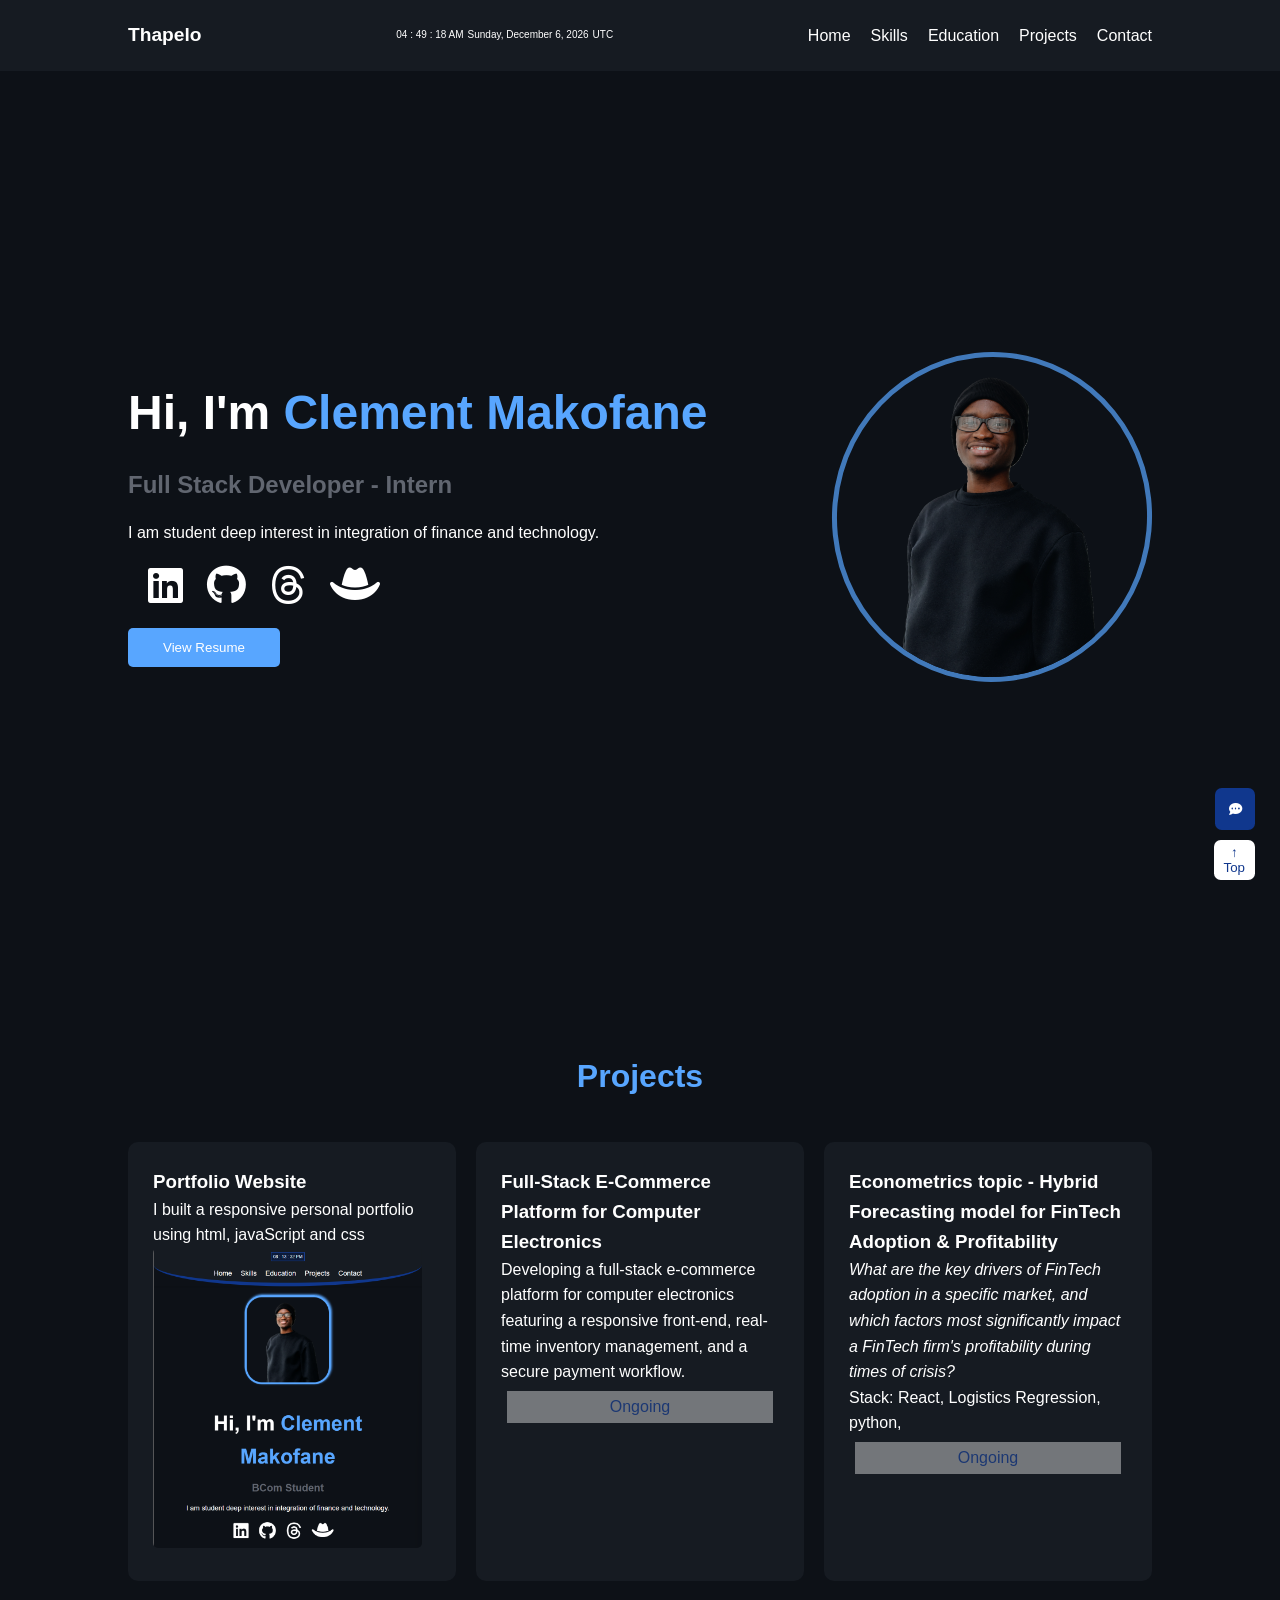
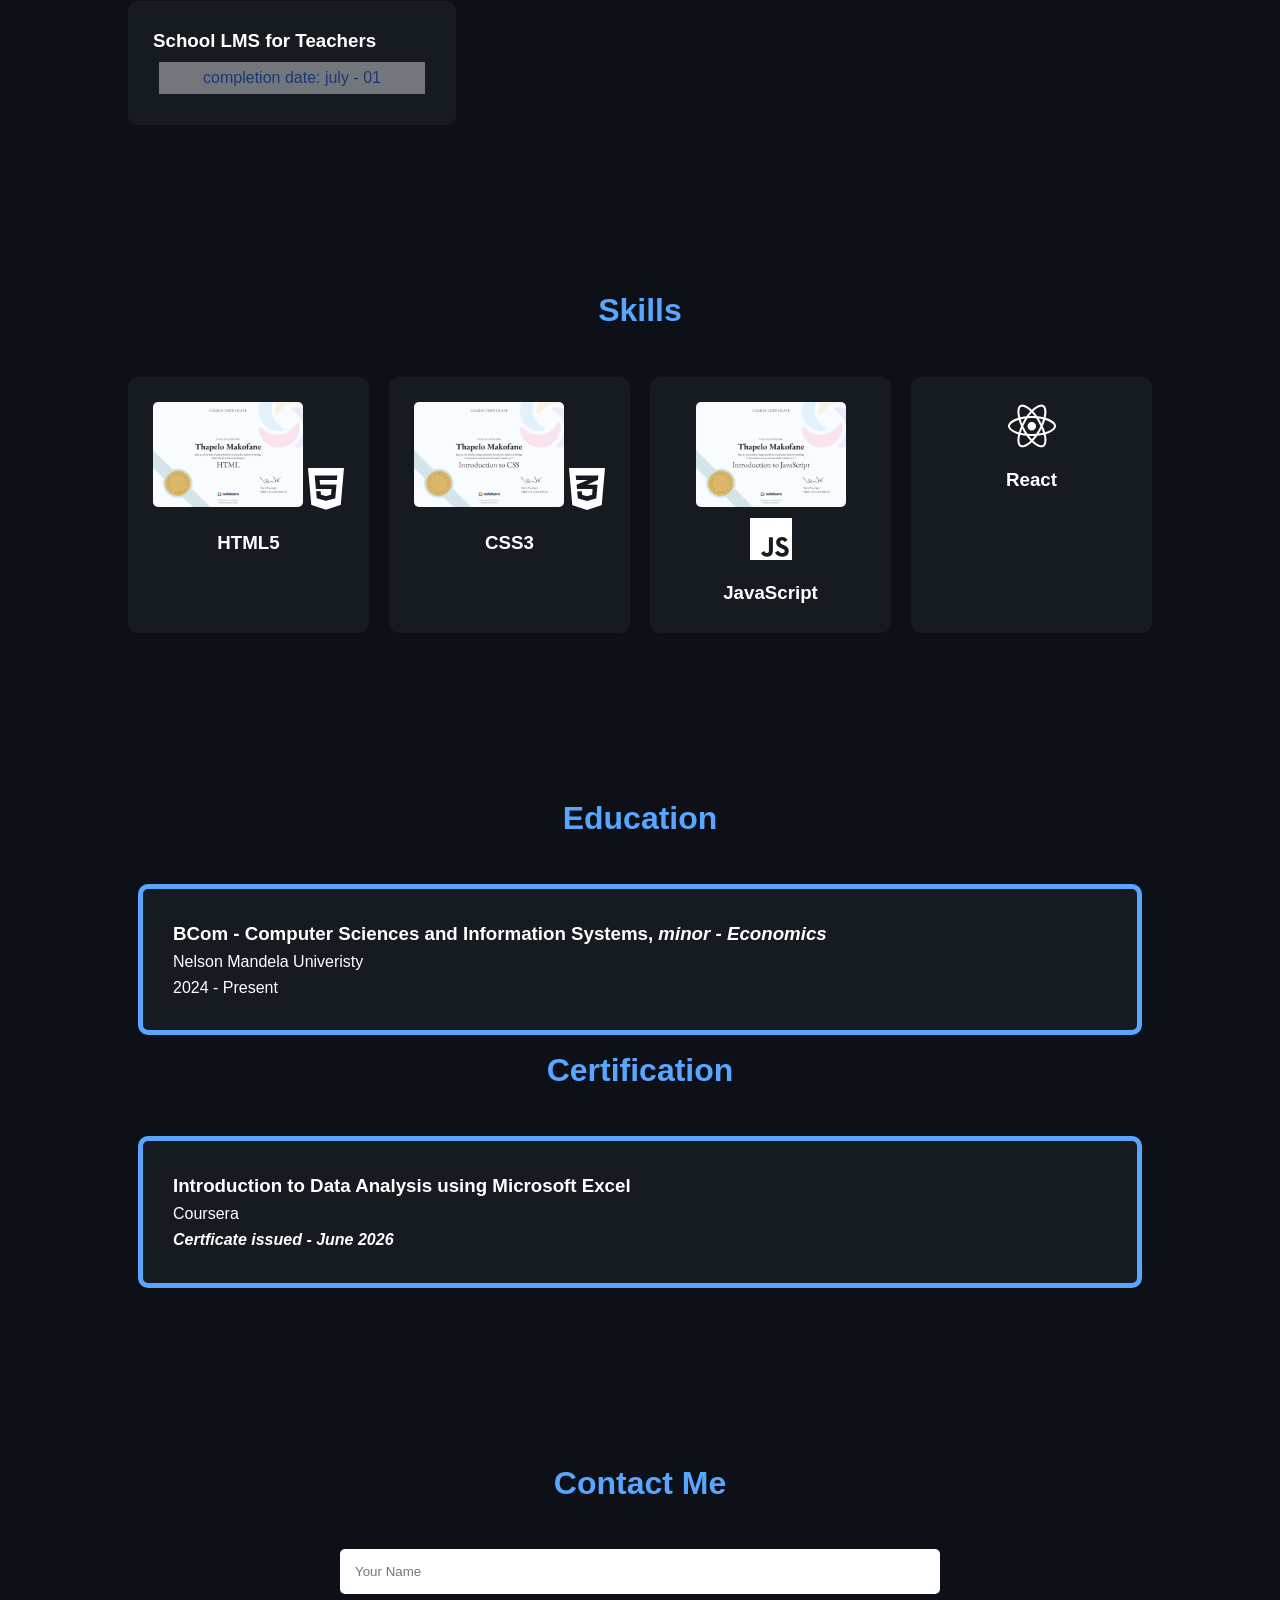
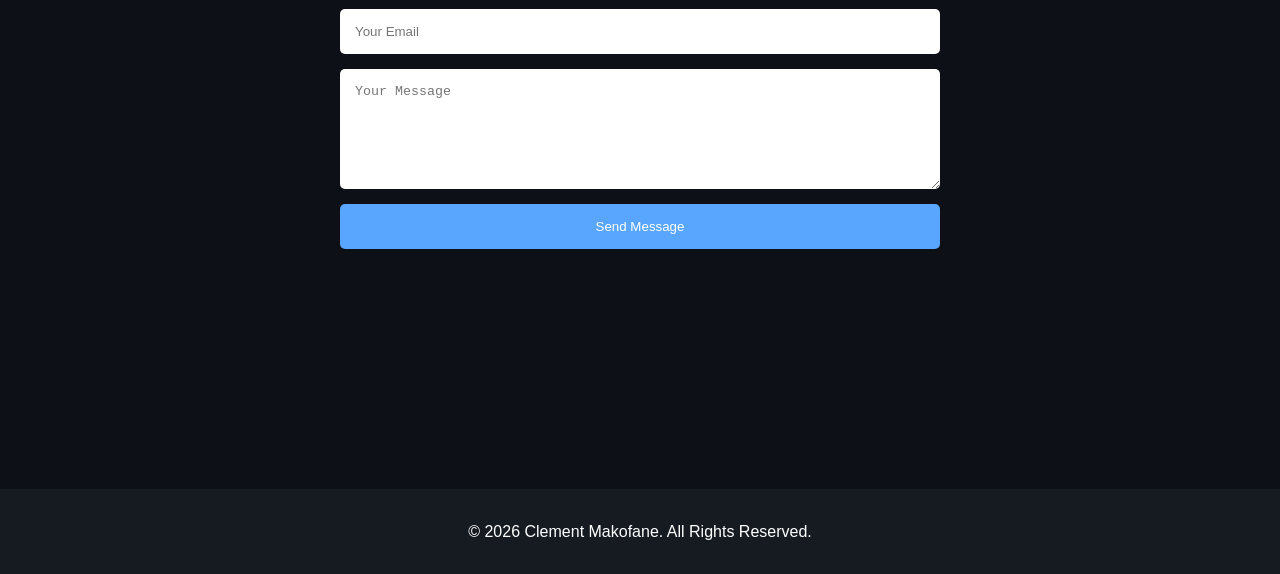
==== index.html @ 21df82f4 "addjava functionality" ====
<!DOCTYPE html>
<html lang="en">
<head>
    <!-- ========================================
         META DATA
    ========================================= -->
    <meta charset="UTF-8">
    <meta name="viewport" content="width=device-width, initial-scale=1.0">
    <link rel="stylesheet" href="/styling/style.css">
    <link rel="stylesheet" href="https://cdnjs.cloudflare.com/ajax/libs/font-awesome/6.7.2/css/all.min.css">
    <title>Clement Makofane | Portfolio</title>
    
</head>
<body class="top">
    <header class="header">

        <nav class="navbar">

            <div class="logo">
                Thapelo
            </div>
            <!-- <div id="clock-container">
                <span id="time-display">Loading...</span>
            </div> -->
            <div class="clock-wrapper">
                <div id="clock">
                    <span id="hours">00</span>
                    <span class="seperation">:</span>
                    <span id="minutes">00</span>
                    <span class="seperation">:</span>
                    <span id="seconds">00</span>
                    <span id="ampm">AM</span>
                </div>
                <div id="date-display">Loading...</div>
                <!-- <div id="location-display">
                    <span id="location-icon"><i class="fa-solid fa-location-dot"></i></span>
                    <span id="location-text">Detection your location</span>
                </div> -->
                <div id="timezone-display"></div>
            </div>

            <ul class="nav-links">
                <li><a href="#hero">Home</a></li>
                <li><a href="#skills">Skills</a></li>
                <li><a href="#education">Education</a></li>
                <li><a href="#projects">Projects</a></li>
                <li><a href="#contact">Contact</a></li>
            </ul>

        </nav>

    </header>


    <!-- == HERO SECTION == -->
    <section id="hero" class="hero">

        <div class="hero-content">

            <div class="hero-text">

                <h1>
                    Hi, I'm
                    <span>Clement Makofane</span>
                </h1>

                <h2>Full Stack Developer - Intern</h2>

                <p>
                    I am student deep interest in integration of finance and technology.
                </p>

                <div class="social-links">
                        
                    <a href="https://www.linkedin.com/in/makofaneclement">
                    <i class="fa-brands fa-linkedin"></i>
                    </a>
                    <a href="https://github.com/Clemthap" target="_parent">
                        <i class="fa-brands fa-github"></i>
                    </a>

                    <a href="https://www.threads.com/@mc_teepee">
                        <i class="fa-brands fa-threads"></i>
                    </a>
                    <a href="https://tryhackme.com/p/TeaPee" target="_parent">
                        <i class="fa-solid fa-hat-cowboy"></i>
                    
                    </a>

                </div>

                <div class="hero-buttons">
                    <a class="btnDownLoad">
                        <button>View Resume</button>
                    </a>

                    <!-- <a href="#projects">
                        <button>View Projects</button>
                    </a> -->
                </div>

            </div>

            <div class="hero-image">
                <img src="/images/pictures/ProfilePic_wb.PNG" alt="Profile Picture">
            </div>

        </div>

    </section>

    <!-- == PROJECTS SECTION == -->
    <section id="projects">

        <h2 class="section-title">Projects</h2>

        <div class="projects-grid">

            <div class="project-card">

                <h3>Portfolio Website</h3>

                <p>
                    I built a responsive personal portfolio using 
                    html, javaScript and css
                </p>
                <img src="/images/pictures/image.png" alt="">
                <!-- <p>Ongoing</p> -->
            </div>

            <div class="project-card">

                <h3>Full-Stack E-Commerce Platform for Computer Electronics</h3>

                <p>
                    Developing a full-stack e-commerce platform for computer electronics featuring a responsive front-end, real-time inventory management, and a secure payment workflow.
                </p>
                <p>Ongoing</p>

            </div>

            <div class="project-card">

                <h3>Econometrics topic -  Hybrid Forecasting model for FinTech Adoption & Profitability</h3>


                <p>
                    <i>What are the key drivers of FinTech adoption in a specific market, and which factors most significantly impact a FinTech firm's profitability during times of crisis?</i>
                    <br>Stack: React, Logistics Regression, python,
                </p>

                <p>Ongoing</p>
            </div>
            <div class="project-card">
                <h3>School LMS for Teachers</h3>
                <p></p>
                <p>
                    completion date: july &hyphen; 01
                </p>
            </div>
        </div>

    </section>


    <!-- == SKILLS SECTION == -->
    <section id="skills">

        <h2 class="section-title">Skills</h2>
        <!-- <h4 class="section-by-kill">Technical Skills</h4> -->
        <div class="skills-grid">
            <div class="skill-card">
                <img src="/images/certificates/html.png" alt="">
                <i class="fa-brands fa-html5"></i>
                <h3>HTML5</h3>
            </div>

            <div class="skill-card">
                 <img src="/images/certificates/introCss.png" alt="">
                <i class="fa-brands fa-css3-alt"></i>
                <h3>CSS3</h3>
            </div>

            <div class="skill-card">
                 <img src="/images/certificates/intro-javaScript.png" alt="">
                <i class="fa-brands fa-js"></i>
                <h3>JavaScript</h3>
            </div>

            <div class="skill-card">
                <i class="fa-brands fa-react"></i>
                <h3>React</h3>
            </div>

            <div class="skill-card" style="display: none;">
                <i class="fa-brands fa-github"></i>
                <h3>GitHub</h3>
            </div>
        </div>

    </section>


    <!-- == EDUCATION SECTION == -->
    <section id="education">

        <h2 class="section-title">Education</h2>

        <div class="card">

            <h3>BCom &hyphen; Computer Sciences and Information Systems, <i>minor - Economics</i></h3>
            <p>
                Nelson Mandela Univeristy 
            </p>

            <p>
                2024 - Present
            </p>
            
        </div>
        <h2 class="section-title">Certification</h2>
        <div class="card">
            <a href="https://www.coursera.org/account/accomplishments/records/GVTAS8W2ZGK1" target="_blank">
                <h3>Introduction to Data Analysis using Microsoft Excel</h3>
                <p>
                    Coursera 
                    <h4><i>Certficate issued - June 2026</i></h4>
                </p>

            </a>
        </div>
    </section>




    <!-- == CONTACT SECTION == -->
    <section id="contact">

        <h2 class="section-title">Contact Me</h2>

        <form id="contactForm" action="f"  method="post" enctype="text/plain"  novalidate>

            <input
                type="text"
                placeholder="Your Name"
                required>

            <input
                type="email"
                placeholder="Your Email"
                required>

            <textarea
                rows="6"
                placeholder="Your Message"
                required></textarea>

                <button type="submit">
                    Send Message
                </button>

        </form>

    </section>
    <section>
        <a href=""> <button id="btnBot"><i class="fa-solid fa-comment-dots"></i></button></a>

        <a href="#top"><button id="btnTop"><b>&uparrow;</b><br> Top</button></a>
    </section>

    <!-- == ABOUT SECTION == -->
    <!-- <section id="experience">

        <h2 class="section-title">Experience</h2>
        <div class="card">
            <h3></h3>
        </div>

    </section>
 -->


    <!-- == FOOTER SECTION == -->
    <footer>

        <p>
            © 2026 Clement Makofane. All Rights Reserved.
        </p>

    </footer>
    <script src="/Scripting/script.js"></script>
</body>
</html>
---- styling/style.css ----
*{
    margin:0;
    padding:0;
    box-sizing:border-box;
}

html{
    scroll-behavior:smooth;
    position: relative;
}

body{
    /* background:#0d1117; */
    color:white;
    font-family:Arial, Helvetica, sans-serif;
    line-height:1.6;
}
body {
    background:#0d1117;
    opacity:1;
}

section{
    padding:80px 10%;
    transition: 2s;
    /* transform-style: preserve-3d; */
    /* animation: fade-section-in 300s forwards; */
    /* timeline-trigger: --trigger view entry 100% exit 0%;
    animation-trigger: --trigger play-forward play-backwards; */
}
/* section:active {
    transform: translateX(50px);
    transition: 2s;
} */
@keyframes fade-section-in {
    0% {
        opacity: 0.5;
    }
    100% {
        opacity: 1;
    }
} 

/* hero section */
.section-title{
    text-align:center;
    margin-bottom:40px;
    font-size:2rem;
    color:#58a6ff;
}

.navbar{
    display:flex;
    justify-content:space-between;
    align-items:center;
    padding:20px 10%;
    background:#161b22;
    position:sticky;
    top:0;
    z-index:100;
}

.logo{
    font-size:1.2rem;
    font-weight:bold;
}

.nav-links{
    display:flex;
    gap:20px;
    list-style:none;
}

.nav-links a{
    text-decoration:none;
    color:white;
    transition:.3s;
}

.nav-links a:hover{
    color:#58a6ff;
    transform: translateY(-1.5px);
}

.hero{
    min-height:100vh;
    display:flex;
    align-items:center;
}

.hero-content{
    display:flex;
    align-items:center;
    justify-content:space-between;
    gap:50px;
    width:100%;
}

.hero-text{
    flex:1;
}

.hero-text h1{
    font-size:3rem;
}

.hero-text span{
    color:#58a6ff;
}

.hero-text h2{
    margin:15px 0;
    /* min-height: 2em;
    transition: opacity 0.3s ease;
    color: #667eea; */
    animation: changeText 3s infinite alternate both;
}
/* .hero-text h2::after {
    content: '.';
    animation: blick 0.8s infinite;
}
@keyframes blick {
    0%, 100% {
        opacity: 1;
    }
    50% {
        opacity: 0;
    } 
} */
@keyframes changeText {
    0% {
        color: #fff;
    }
    100% {
        color: #616670;
    }
}

.hero-image img{
    width:320px;
    border-radius:50%;
    border:5px solid #58a6ff;
    animation: picturescaling 5s ease-in-out  infinite alternate both;
    opacity: 0.7;
}
.hero-image img:hover {
    opacity: 1;
}

@keyframes picturescaling {
    0% {
        /* transform: translateY(-3px); */
        transform: rotate(-5deg);
        transition: all 1s;
    }
    100% {
        /* transform: translateY(3px); */
        transform: rotate(5deg);
        transition: all 2s;
        
    }

}

.social-links{
    margin:20px;
}

.social-links i{
    color:white;
    font-size:2.5em;
    margin-right:20px;
}
.social-links a {
    color: transparent;
}

.hero-buttons button{
    padding:12px 35px;
    margin-right:10px;
    border:none;
    border-radius:5px;
    cursor:pointer;
    background:#58a6ff;
    color:white;
}
.btnDownLoad button:active {
    background-color: #fff1;
    color: #58a6ff;
}
 
/* About section */

.card{
    /* width: fit-content;
    padding: 1em; */
    background:#161b22;
    padding:30px;
    border-radius:10px;
    border: 5px solid #58a6ff;
    margin: 10px;
} 
.card a {
    color: #fff;
    text-decoration: none;
}
.card:hover{
    background:#58a6ff;
    color: #0d1117;
    opacity: 0.5;
}

/* Skills section */
.skills-grid{
    display:grid;
    grid-template-columns:repeat(auto-fit,minmax(180px,1fr));
    gap:20px;
}

.skill-card{
    background:#161b22;
    padding:25px;
    text-align:center;
    border-radius:10px;
}

.skill-card i{
    font-size:3rem;
    color: 5px solid #58a6ff;
    margin-bottom:15px;
}
.skill-card img {
    box-sizing:border-box;
    width: 150px;
    border-radius: 5px;
}
.skill-card img:hover {
    transform: scale(1.5);
    transition: ease 2s;
}

/* project section */
.projects-grid{
    display:grid;
    grid-template-columns:repeat(auto-fit,minmax(250px,1fr));
    gap:20px;
}

.project-card{
    background:#161b22;
    padding:25px;
    border-radius:10px;
    
}
.project-card img {
    min-width: 100px;
    max-height: 300px;
    border-radius: 5px;
    align-self: center;
    align-items: center;
}
.project-card p:nth-child(3){
    color: #2563eb;
    text-align: center;
    padding: 0.2em;
    margin: 0.4em;
    background-color: white;
    opacity: 0.4;
    position: static;
    bottom: 0;
    
    
}
.project-card:hover {
    background-color: #81817c;
    color: #161b22;
}

/* contact section */
form{
    max-width:600px;
    margin:auto;
    display:flex;
    flex-direction:column;
    gap:15px;
}

input, textarea{
    padding:15px;
    border:none;
    border-radius:5px;
}

form button{
    padding:15px;
    border:none;
    border-radius:5px;
    background:#58a6ff;
    color:white;
    cursor:pointer;
}

footer{
    text-align:center;
    padding:30px;
    background:#161b22;
}

@media(max-width:768px){
    .hero {
        margin-top: -4em;
    }
    .logo {
        display: none;
    }
    .header {
        position:sticky;
        top: 0;
        z-index:1000;
        box-shadow: 0 2px 4px rgba(0,0,0,0.1);
    }
    .navbar {
        border-bottom-left-radius: 50%;
        border-bottom-right-radius: 50%;
        padding-bottom: 0.6em ;
        border-bottom:solid #10378d 0.5em;
    }
    /* .navbar:hover {
        background-color: #58a6ff;
        opacity: 0.9;
    } */
     /* .nav-links a {
        transform: transform 1s;
     }
    .nav-links a:active { 
        /* active for element when pressed
        background-color: #0c1b3a;
        color: #fff;
        border: 1px solid #fff;
        border-radius: 2px;
        padding: 0.4em;
        transform: rotate(45deg); translate(0,-10px);
    } */ 
    .hero-image img {
        width:200px;
        border-radius:20%;
        animation: float 1s ease-in-out infinite alternate both;
    }
    .hero-image {
        transform: scale(1) translate(0,0);
        transition: transform 3s;
    }
    .hero-image:hover {
        transform: scale(1.5) translate(0,20px);
        transition: transform 3s;
    }
    .skill-card img {
        display: none;
    }
    @keyframes float {
    0% {
        transform: translateY(-5px);
        transform: rotate(5deg);
        transition: all 1s;
        box-shadow: -2px 2px 5px #58a6ff;
    }
    100% {
        transform: translateY(5px);
        transform: rotate(-5deg);
        transition: all 2s;
        box-shadow: 2px -2px 5px #58a6ff;
    }
}
    

    .hero-content{
        flex-direction:column-reverse;
        text-align:center;
    }

    .navbar{
        flex-direction:column;
        gap:15px;
    }

    .nav-links{
        flex-wrap:wrap;
        justify-content:center;
    }
    #btnBot, #btnTop{
        display: none;
    }

    /* For clock */
    .clock-wrapper {
    display: flex;
    font-size: 10px;
    gap: 2px;
    padding: 0.2em 0.5em;
    margin: 0em;
    border: 1px solid #2563eb;
    background-color: #0c1b3a;
    border-radius: 2px;
    }
    #date-display, #location-display, #timezone-display  {
        display: none;
    }
}

/* TypingEffect.css */
.typing-text {
  display: inline-block;
}

.cursor {
  display: inline-block;
  width: 2px;
  margin-left: 2px;
  background-color: #2563eb;
  animation: blink 0.7s step-end infinite;
}

@keyframes blink {
  0%, 100% { opacity: 1; }
  50% { opacity: 0; }
}

#btnTop {
    position: fixed;
    border: none;
    background-color: #FFF;
    color: #10378d;
    padding: 5px 10px;
    border-radius: 0.5em;
    bottom:20px;
    right: 25px;
}
#btnBot {
    position: fixed;
    border: none;
    background-color: #10378d;
    color: #fff;
    padding: 1em;
    border-radius: 0.5em;
    bottom:70px;
    right: 25px;
    box-sizing: border-box;
}
#btnBot i {
    font-size: 1em;
}
#btnBot:hover {
    color: #10378d;
    background-color: #fff;
}
#btnTop:hover {
    color: #fff;
    background-color: #10378d;
    border: 2px solid #fff;
    padding: 3px 8px ;
}

/* Clock related */
.clock-wrapper {
    display: flex;
    font-size: 10px;
    gap: 4px;
}
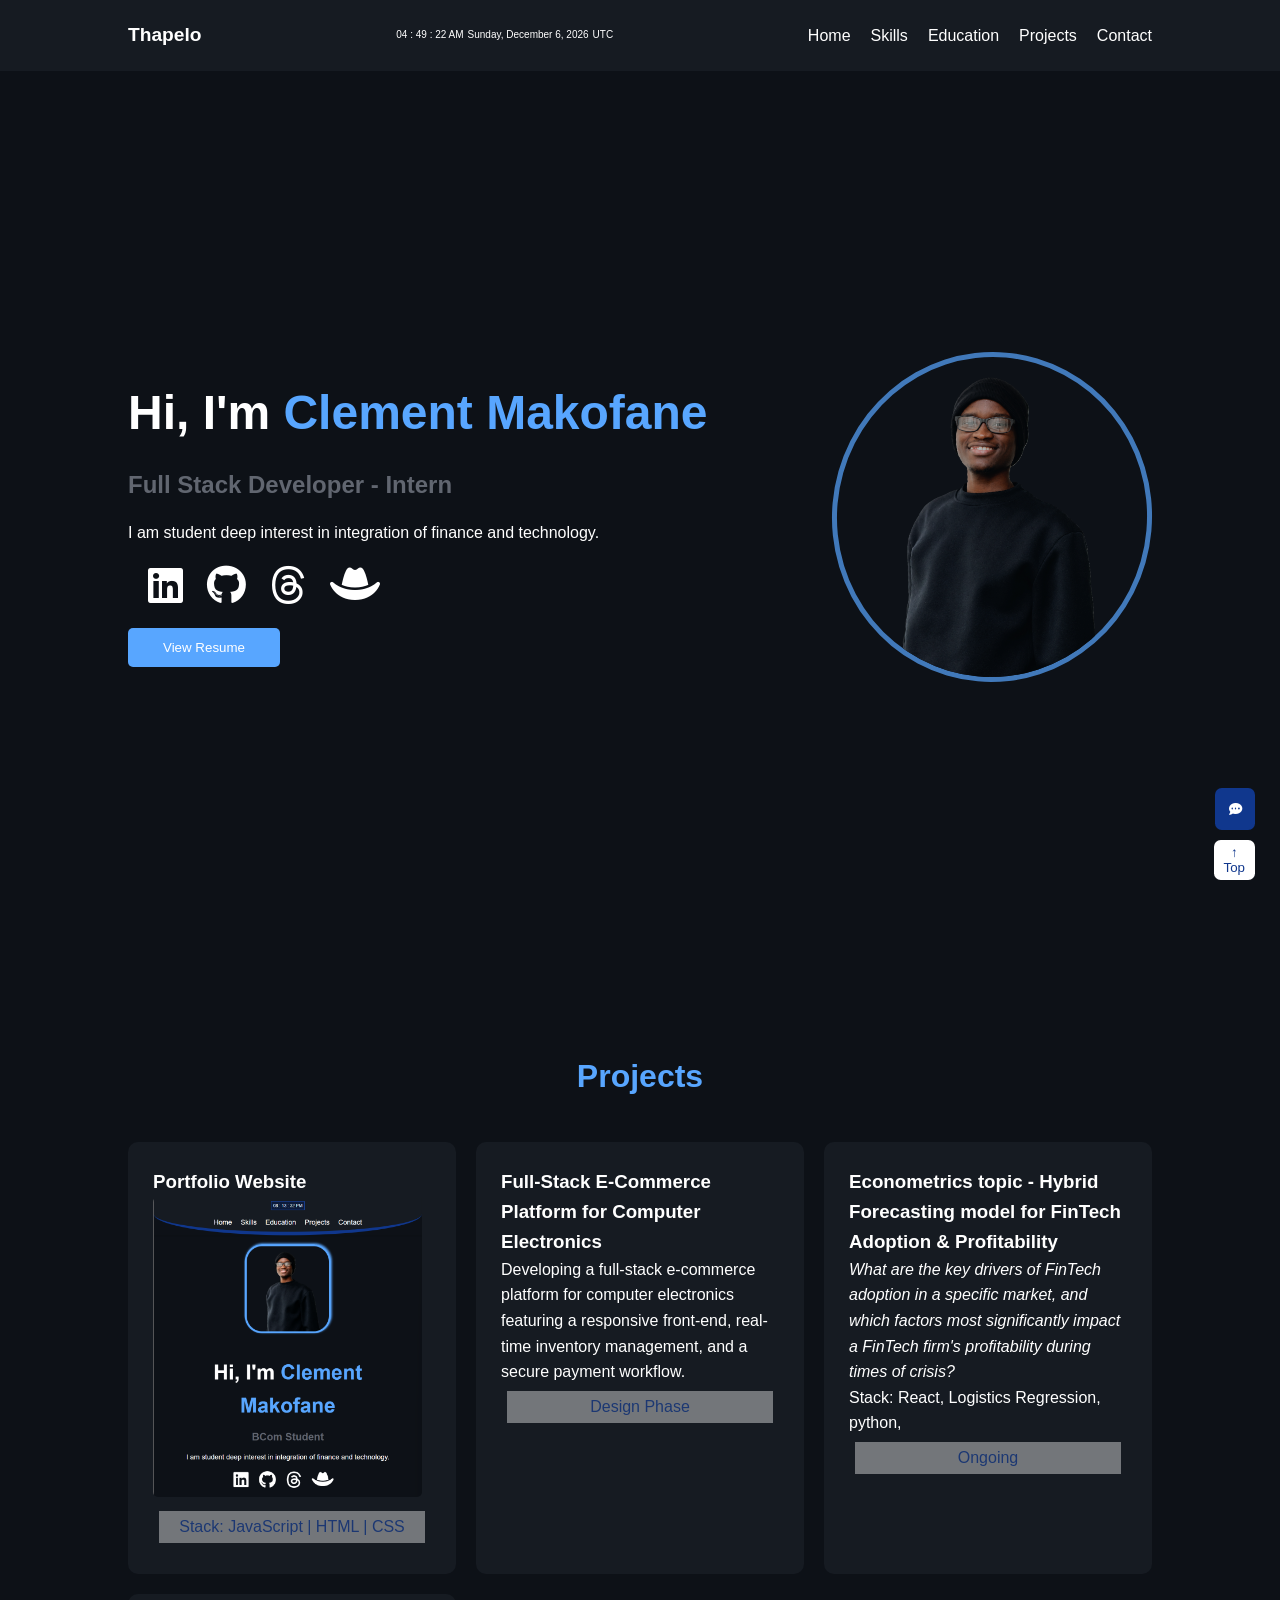
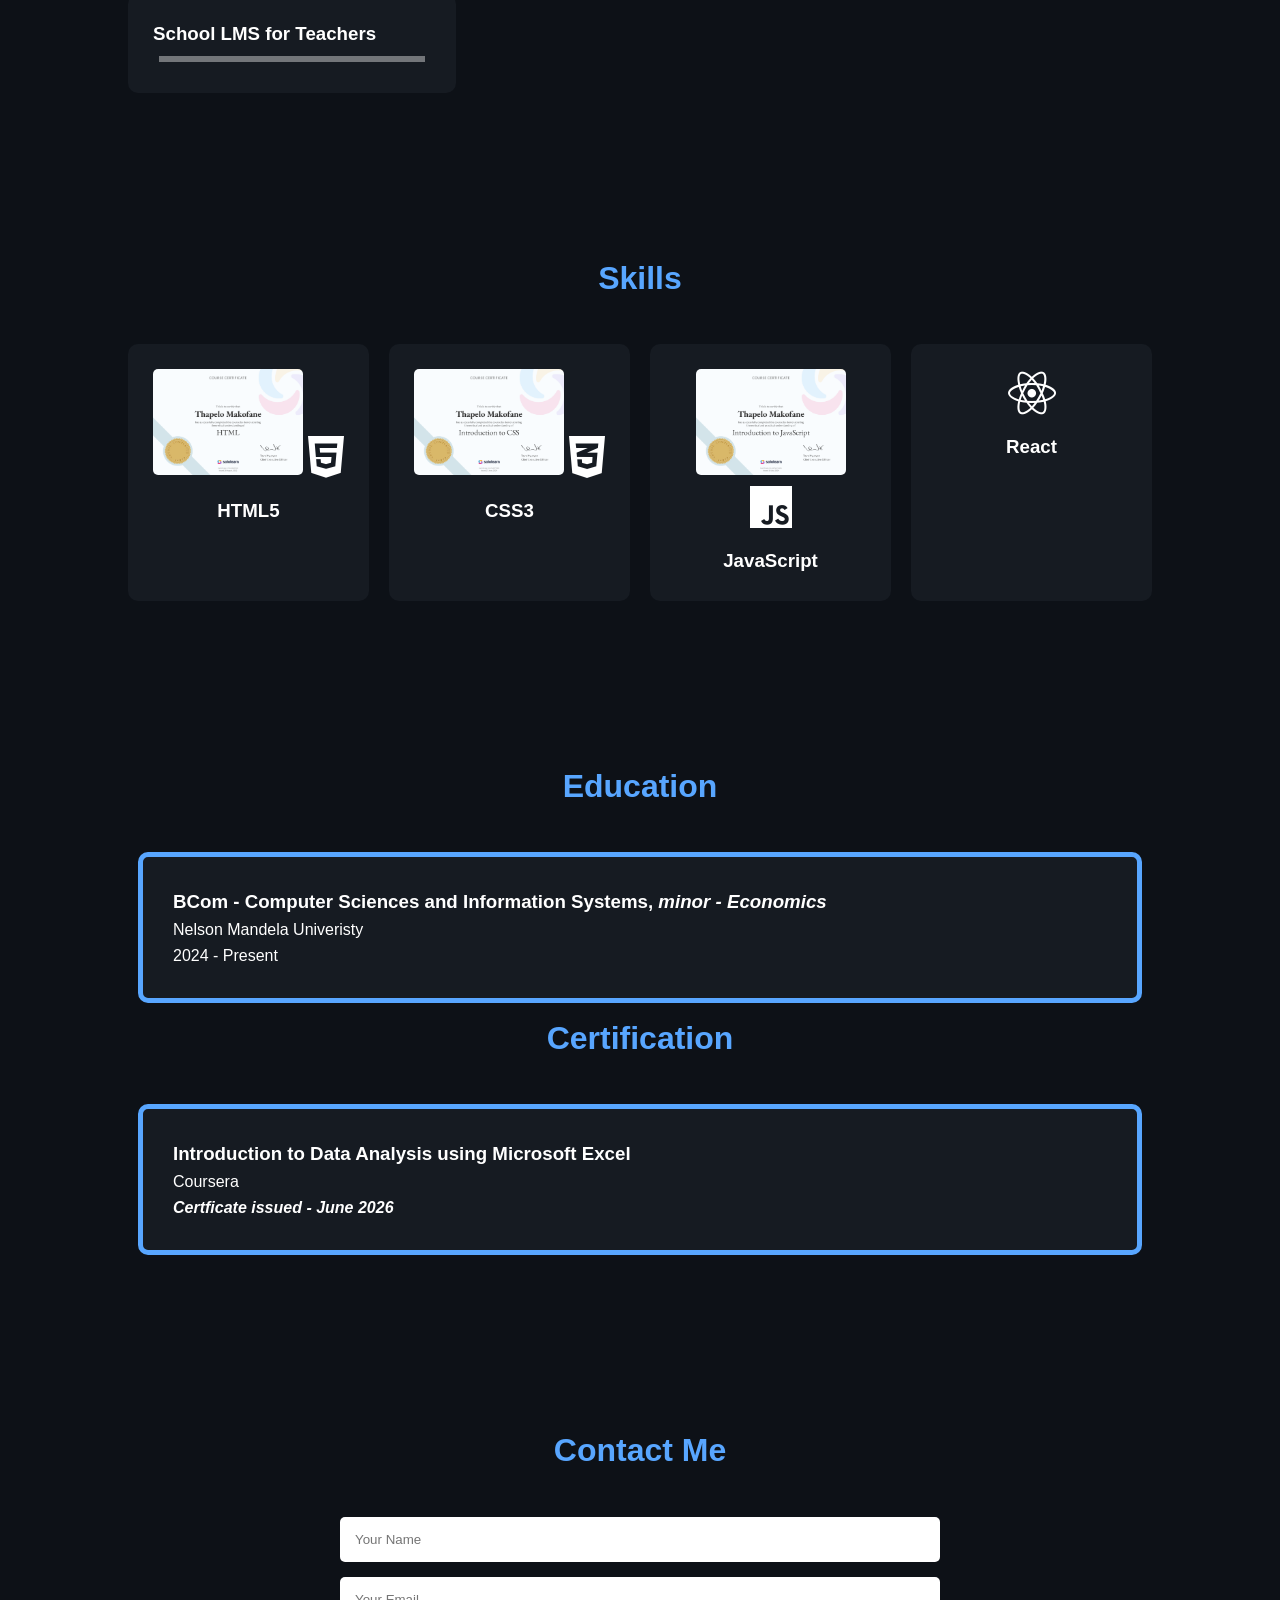
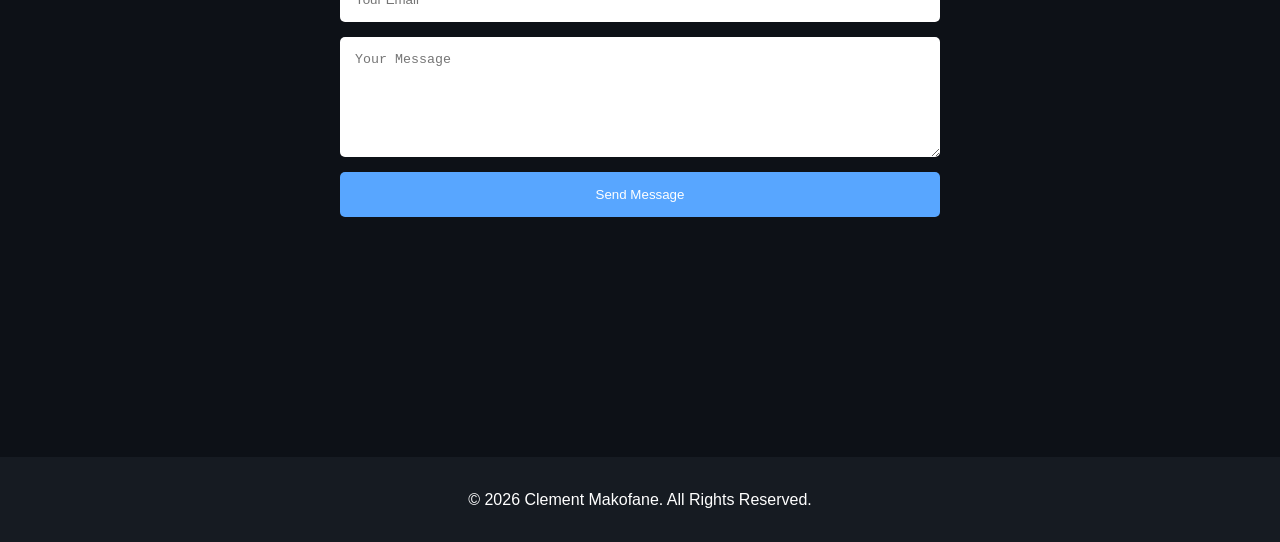
==== commit 6fbefc9c: "changes #12" ====
--- a/index.html
+++ b/index.html
@@ -6,6 +6,15 @@
     ========================================= -->
     <meta charset="UTF-8">
     <meta name="viewport" content="width=device-width, initial-scale=1.0">
+
+    <meta name="description" content="Portfolio of Clement Makofane, Full Stack Developer, FinTech Enthusiast and BCom Computer Science student.">
+    <meta name="keywords" content="Clement Makofane, Full Stack Developer, FinTech, Portfolio, React, JavaScript">
+    <meta name="author" content="Clement Makofane">
+    <meta property="og:title" content="Clement Makofane Portfolio">
+    <meta property="og:description" content="Full Stack Developer and FinTech Enthusiast">
+    <script type="application/ld+json">
+    {"@context":"https://schema.org","@type":"Person","name":"Clement Makofane","jobTitle":"Full Stack Developer"}
+    </script>
     <link rel="stylesheet" href="/styling/style.css">
     <link rel="stylesheet" href="https://cdnjs.cloudflare.com/ajax/libs/font-awesome/6.7.2/css/all.min.css">
     <title>Clement Makofane | Portfolio</title>
@@ -90,7 +99,7 @@
                 </div>
 
                 <div class="hero-buttons">
-                    <a class="btnDownLoad">
+                    <a class="btnDownLoad" href="/documents/Clement's CV.pdf" target="_blank">
                         <button>View Resume</button>
                     </a>
 
@@ -110,21 +119,30 @@
     </section>
 
     <!-- == PROJECTS SECTION == -->
-    <section id="projects">
-
+    <section id="projects"aria-lavel="Projects">
         <h2 class="section-title">Projects</h2>
 
+        <!-- <div class="project-filter">
+            < <span>Categories&colon; </span> 
+            <button data-filter="all">All</button>
+            <button data-filter="web">Web</button>
+            <button data-filter="research, data, data analytics">Data Analysis</button>
+            <button data-filter="fullstack">Full Stack</button> 
+        </div> -->
+
         <div class="projects-grid">
 
             <div class="project-card">
 
                 <h3>Portfolio Website</h3>
-
-                <p>
+                
+                <!-- <p>
                     I built a responsive personal portfolio using 
                     html, javaScript and css
-                </p>
+                </p> -->
+                 
                 <img src="/images/pictures/image.png" alt="">
+               <p>Stack: JavaScript | HTML | CSS</p>
                 <!-- <p>Ongoing</p> -->
             </div>
 
@@ -135,7 +153,7 @@
                 <p>
                     Developing a full-stack e-commerce platform for computer electronics featuring a responsive front-end, real-time inventory management, and a secure payment workflow.
                 </p>
-                <p>Ongoing</p>
+                <p>Design Phase</p>
 
             </div>
 
@@ -155,7 +173,7 @@
                 <h3>School LMS for Teachers</h3>
                 <p></p>
                 <p>
-                    completion date: july &hyphen; 01
+                    <!-- completion date: july &hyphen; 01 -->
                 </p>
             </div>
         </div>
--- a/styling/style.css
+++ b/styling/style.css
@@ -274,6 +274,22 @@
 .project-card:hover {
     background-color: #81817c;
     color: #161b22;
+}
+
+.project-filter {
+    display: flex;
+    gap: 10px;
+    justify-content: center;
+    margin-bottom: 20px;
+    flex-wrap: wrap;
+}
+.project-filter button {
+    padding: 10px 15px;
+    border: none;
+    border-radius: 5px;
+    background: #58a6ff;
+    color: #fff;
+    cursor: pointer;
 }
 
 /* contact section */
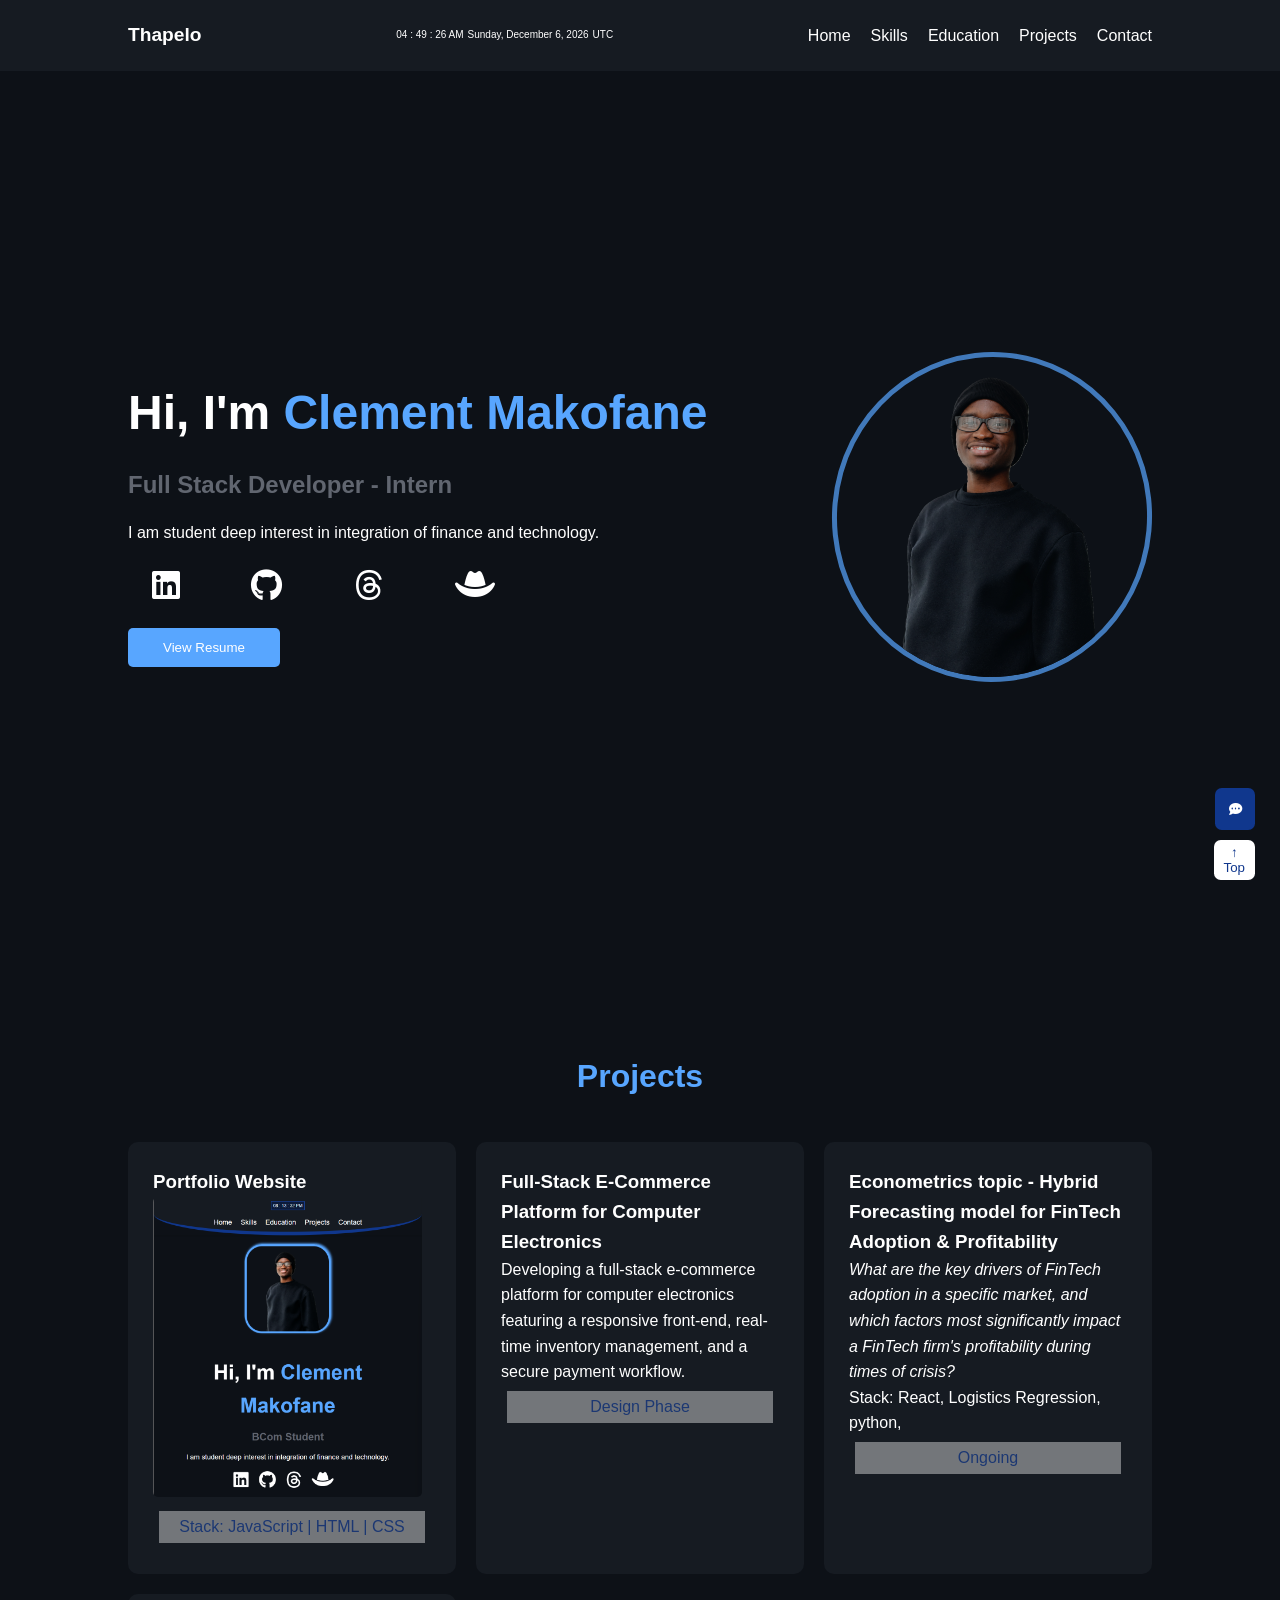
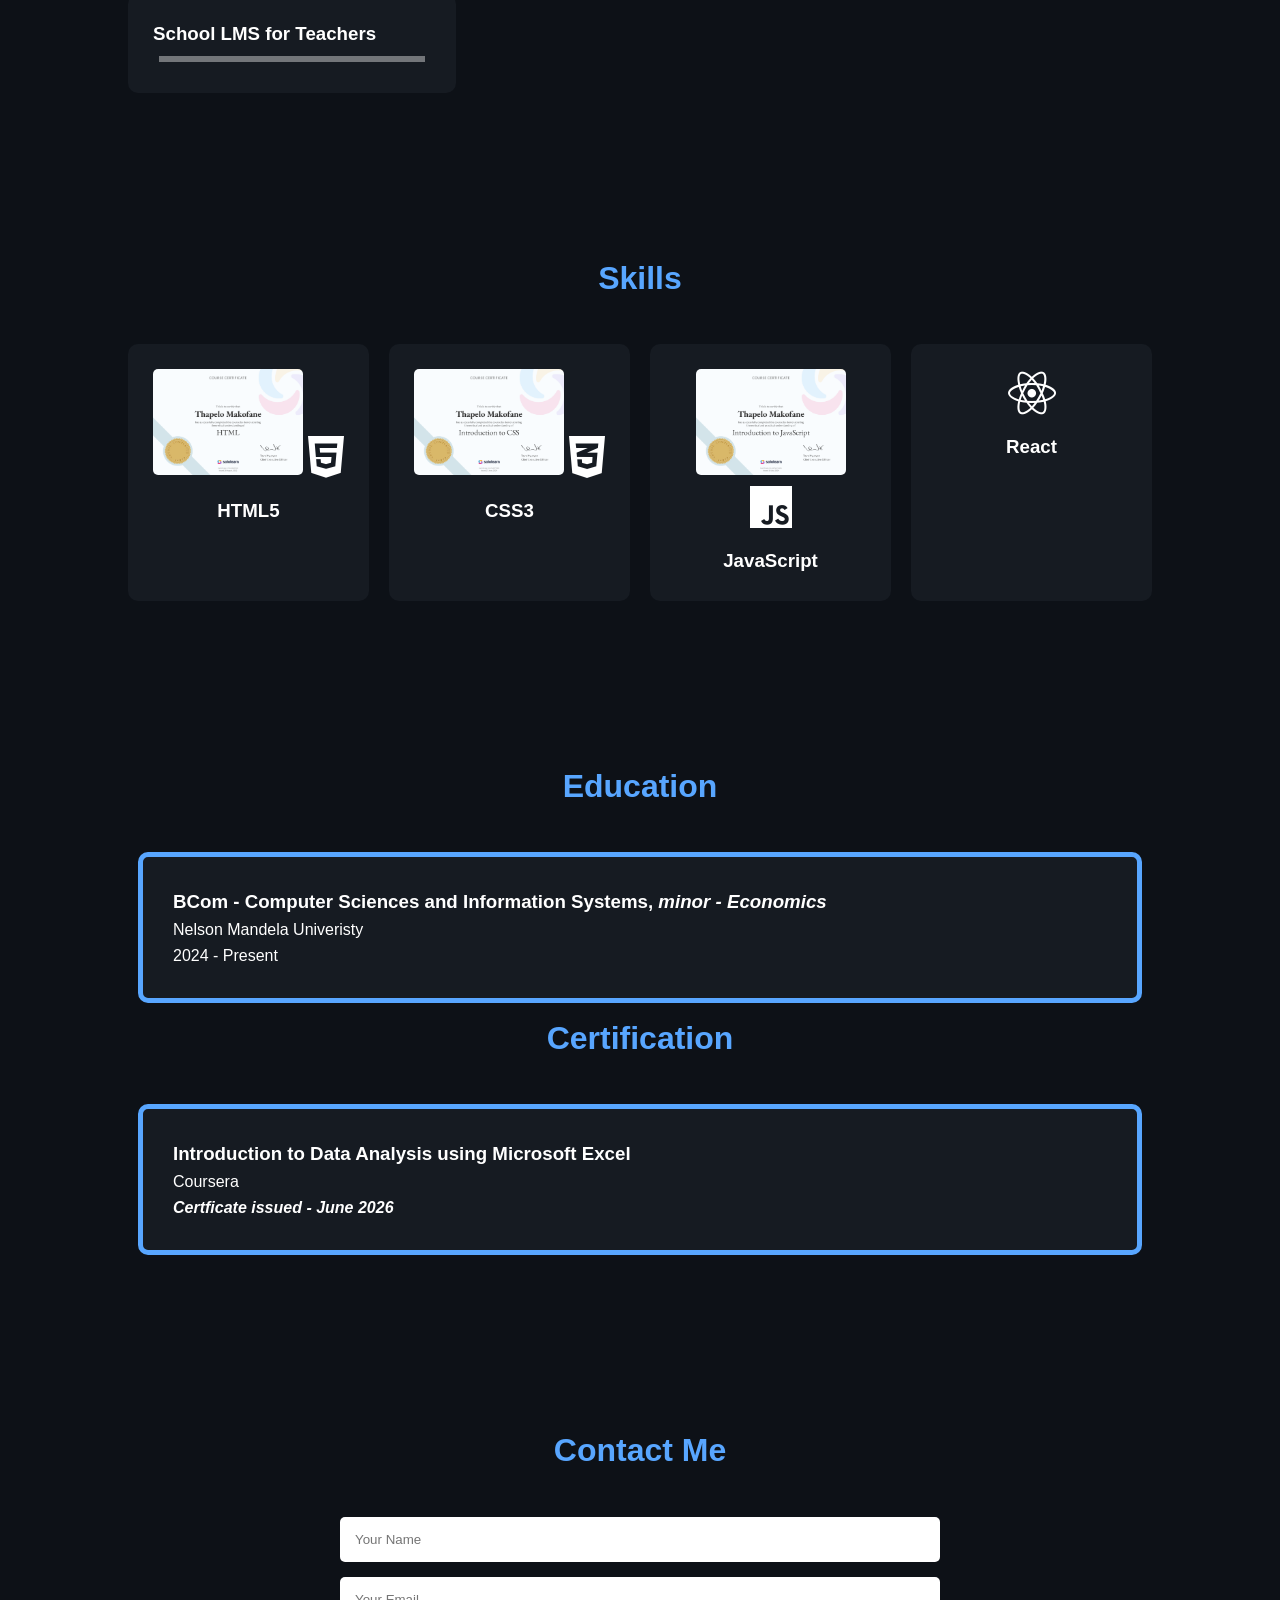
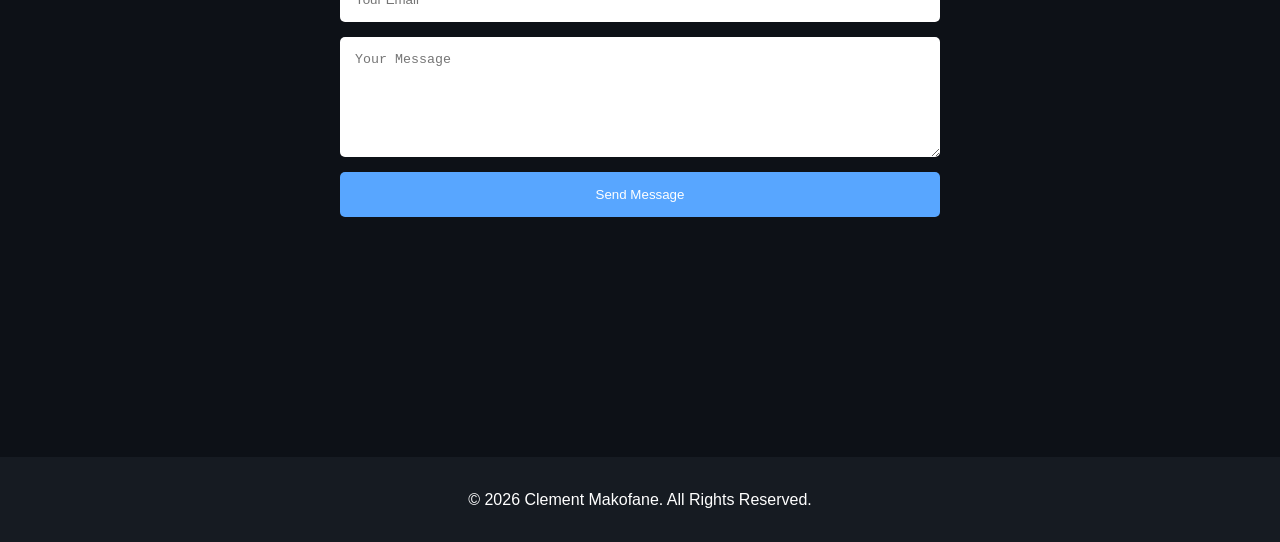
==== commit 4485d596: "navigation-media (860px)" ====
--- a/index.html
+++ b/index.html
@@ -23,8 +23,8 @@
 <body class="top">
     <header class="header">
 
-        <nav class="navbar">
-
+        <nav class="navbar show-menu">
+            
             <div class="logo">
                 Thapelo
             </div>
@@ -47,17 +47,18 @@
                 </div> -->
                 <div id="timezone-display"></div>
             </div>
-
-            <ul class="nav-links">
-                <li><a href="#hero">Home</a></li>
-                <li><a href="#skills">Skills</a></li>
-                <li><a href="#education">Education</a></li>
-                <li><a href="#projects">Projects</a></li>
-                <li><a href="#contact">Contact</a></li>
-            </ul>
-
+            <div class="list">
+                <ul class="nav-links">
+                    <li><a href="#hero">Home</a></li>
+                    <li><a href="#skills">Skills</a></li>
+                    <li><a href="#education">Education</a></li>
+                    <li><a href="#projects">Projects</a></li>
+                    <li><a href="#contact">Contact</a></li>
+                </ul>
+                <button class="nav-close"><i class="fas fa-xmark"></i></button>
+            </div>
+             <button class="nav-Menu"><i class="fas fa-bars"></i></button>
         </nav>
-
     </header>
 
 
@@ -95,7 +96,6 @@
                         <i class="fa-solid fa-hat-cowboy"></i>
                     
                     </a>
-
                 </div>
 
                 <div class="hero-buttons">
@@ -308,5 +308,6 @@
 
     </footer>
     <script src="/Scripting/script.js"></script>
+    <script src="https://code.jquery.com/jquery-3.7.1.min.js"></script>
 </body>
 </html>
--- a/styling/style.css
+++ b/styling/style.css
@@ -41,7 +41,13 @@
     }
 } 
 
-/* hero section */
+
+/* navigation */
+.list {
+    display: flex;
+    align-items: center;
+}
+
 .section-title{
     text-align:center;
     margin-bottom:40px;
@@ -69,6 +75,7 @@
     display:flex;
     gap:20px;
     list-style:none;
+    transition: 0.3s ease;
 }
 
 .nav-links a{
@@ -82,6 +89,19 @@
     transform: translateY(-1.5px);
 }
 
+.nav-Menu,
+.nav-close{
+    display:none;
+    border:none;
+    cursor:pointer;
+    background:#fff;
+    color:#000;
+    padding:.7em;
+    border-radius:8px;
+}
+
+
+/* Hero Section */
 .hero{
     min-height:100vh;
     display:flex;
@@ -167,10 +187,18 @@
 }
 
 .social-links i{
-    color:white;
+    color:#ffffff;
     font-size:2.5em;
-    margin-right:20px;
-}
+    margin-right:1.5em;
+    transform: scale(0.8);
+    transition: transform 0.3s;
+}
+.social-links i:hover{
+    color: #2563eb;
+    transform: translateY(-8px);
+    transition: transform 1s;
+}
+
 .social-links a {
     color: transparent;
 }
@@ -322,12 +350,14 @@
     background:#161b22;
 }
 
-@media(max-width:768px){
+@media(max-width:860px){
     .hero {
         margin-top: -4em;
     }
     .logo {
-        display: none;
+        color: #10378d;
+        border-top: solid;
+        border-bottom: solid ;
     }
     .header {
         position:sticky;
@@ -335,12 +365,83 @@
         z-index:1000;
         box-shadow: 0 2px 4px rgba(0,0,0,0.1);
     }
+    .nav-links {
+        margin-bottom:  20px;
+    }
+    .nav-links li {
+        transition:  0.8s ease;
+    }
+    .nav-links li:hover {
+        transform: scale(1.5);
+        transition: 2s ease;
+        background-color: #10378d;
+        box-shadow: 0px 0px 20px #58a6ff;
+        border-radius: 5px;
+        padding: 2px;
+
+    }
+
     .navbar {
-        border-bottom-left-radius: 50%;
-        border-bottom-right-radius: 50%;
-        padding-bottom: 0.6em ;
-        border-bottom:solid #10378d 0.5em;
-    }
+        display: flex;
+        position:fixed;
+        top: 10px;
+        right: 10px;
+        width: 200px;
+        height: fit-content;
+        flex-direction: column;
+        justify-content: center;
+        text-align: center;
+        transition: 0.4s ease;
+        z-index: 1000;
+        /* border-bottom-left-radius: 50%;
+        border-bottom-right-radius: 50%; */
+        /* padding-bottom: 0.6em ; */
+        animation: borderLine 4s infinite alternate both;
+    }
+    @keyframes borderLine {
+        from {
+            border-bottom:solid #10378d 0.5em;
+        }
+        to {
+            border-bottom:solid #f7f7f7 0.5em;
+        }
+    }
+    .nav-Menu {
+        display: flex;
+        flex-direction: column;
+    }
+
+    .nav-links {
+        display: flex;
+        flex-direction: column;
+    }
+    .nav-close {
+        display: flex;
+        position: absolute;
+        top: 20px;
+        right: 20px;
+    }
+    .show-menu  {
+        right: 0;
+    }
+
+     /* For clock */
+    .clock-wrapper {
+        flex: 1;
+        padding: 2px;
+        justify-content: left;
+        font-size: 10px;
+    }
+
+    #date-display, #location-display, #timezone-display  {
+        display: none;
+    }
+
+    .nav-links{
+        flex: 1;
+        justify-content:center;
+    }
+
     /* .navbar:hover {
         background-color: #58a6ff;
         opacity: 0.9;
@@ -374,19 +475,19 @@
         display: none;
     }
     @keyframes float {
-    0% {
-        transform: translateY(-5px);
-        transform: rotate(5deg);
-        transition: all 1s;
-        box-shadow: -2px 2px 5px #58a6ff;
-    }
-    100% {
-        transform: translateY(5px);
-        transform: rotate(-5deg);
-        transition: all 2s;
-        box-shadow: 2px -2px 5px #58a6ff;
-    }
-}
+        0% {
+            transform: translateY(-5px);
+            transform: rotate(5deg);
+            transition: all 1s;
+            box-shadow: -2px 2px 5px #58a6ff;
+        }
+        100% {
+            transform: translateY(5px);
+            transform: rotate(-5deg);
+            transition: all 2s;
+            box-shadow: 2px -2px 5px #58a6ff;
+        }
+    }
     
 
     .hero-content{
@@ -394,31 +495,7 @@
         text-align:center;
     }
 
-    .navbar{
-        flex-direction:column;
-        gap:15px;
-    }
-
-    .nav-links{
-        flex-wrap:wrap;
-        justify-content:center;
-    }
     #btnBot, #btnTop{
-        display: none;
-    }
-
-    /* For clock */
-    .clock-wrapper {
-    display: flex;
-    font-size: 10px;
-    gap: 2px;
-    padding: 0.2em 0.5em;
-    margin: 0em;
-    border: 1px solid #2563eb;
-    background-color: #0c1b3a;
-    border-radius: 2px;
-    }
-    #date-display, #location-display, #timezone-display  {
         display: none;
     }
 }
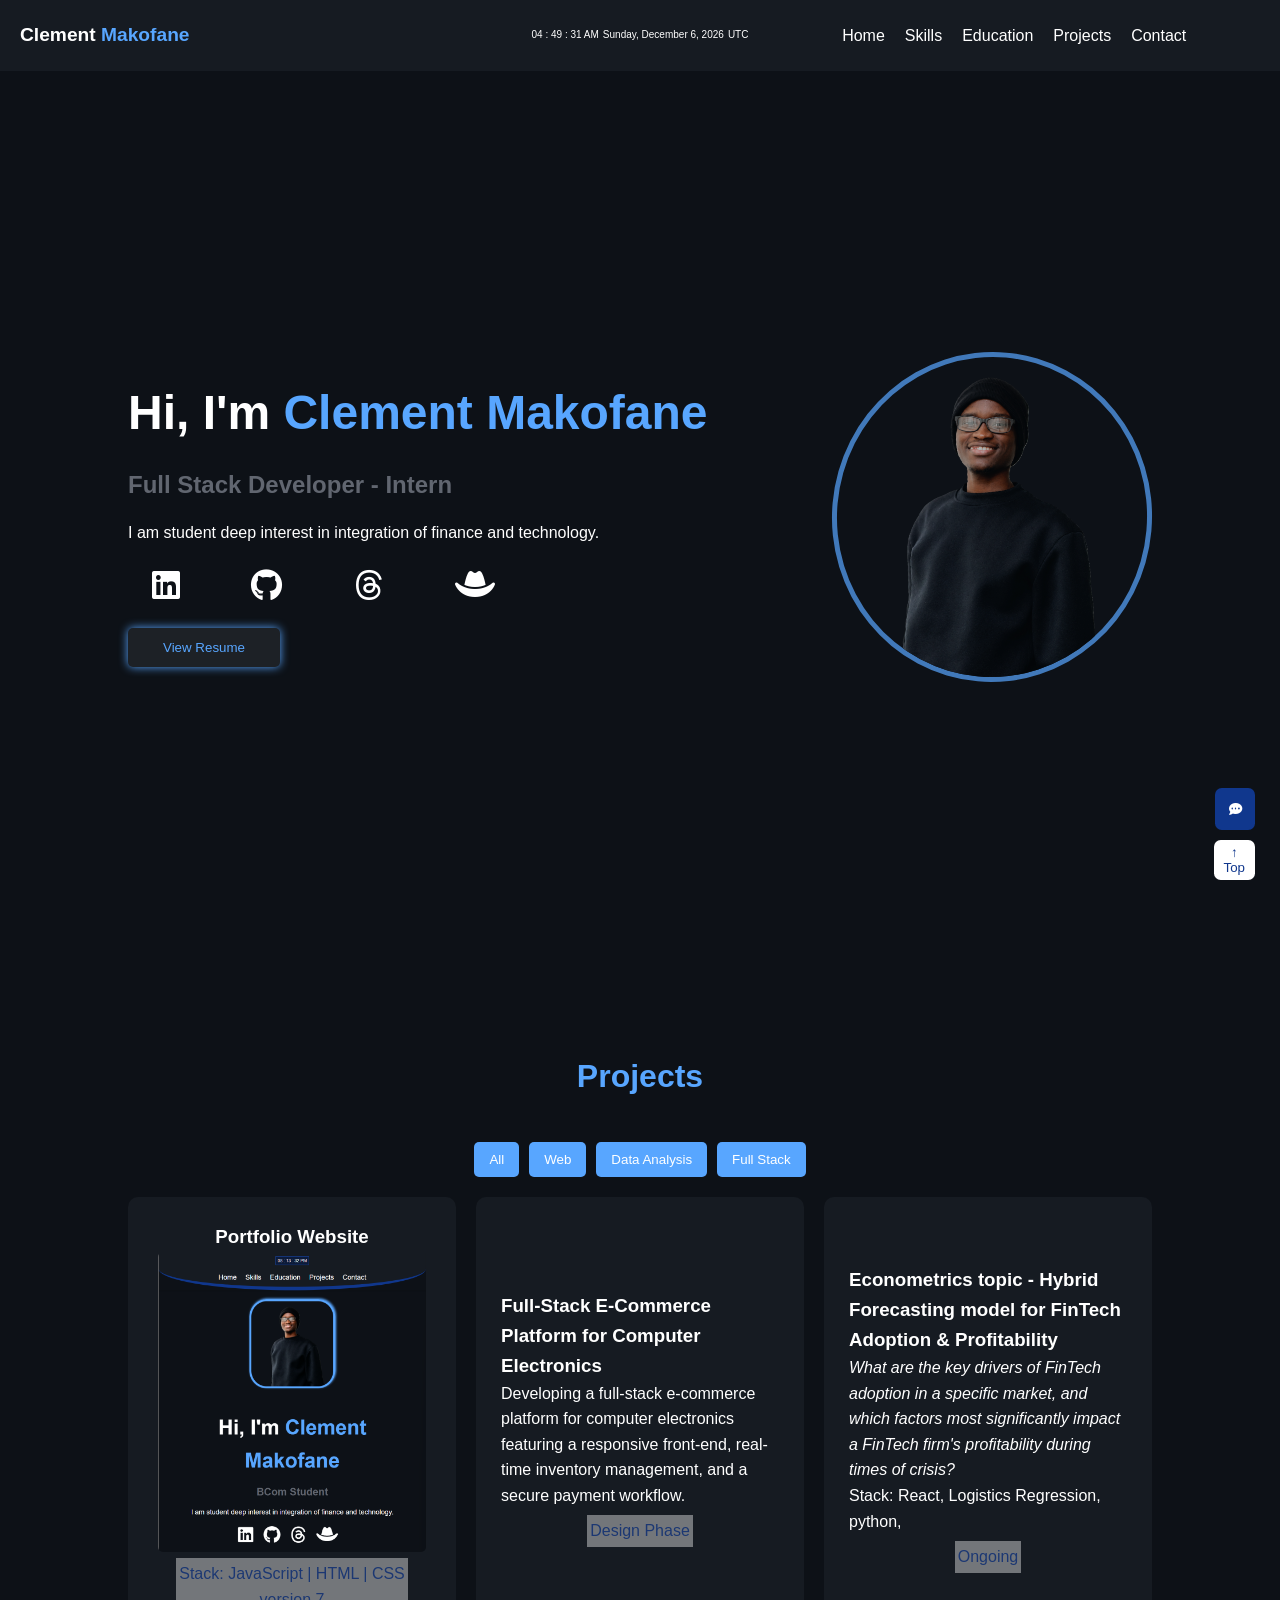
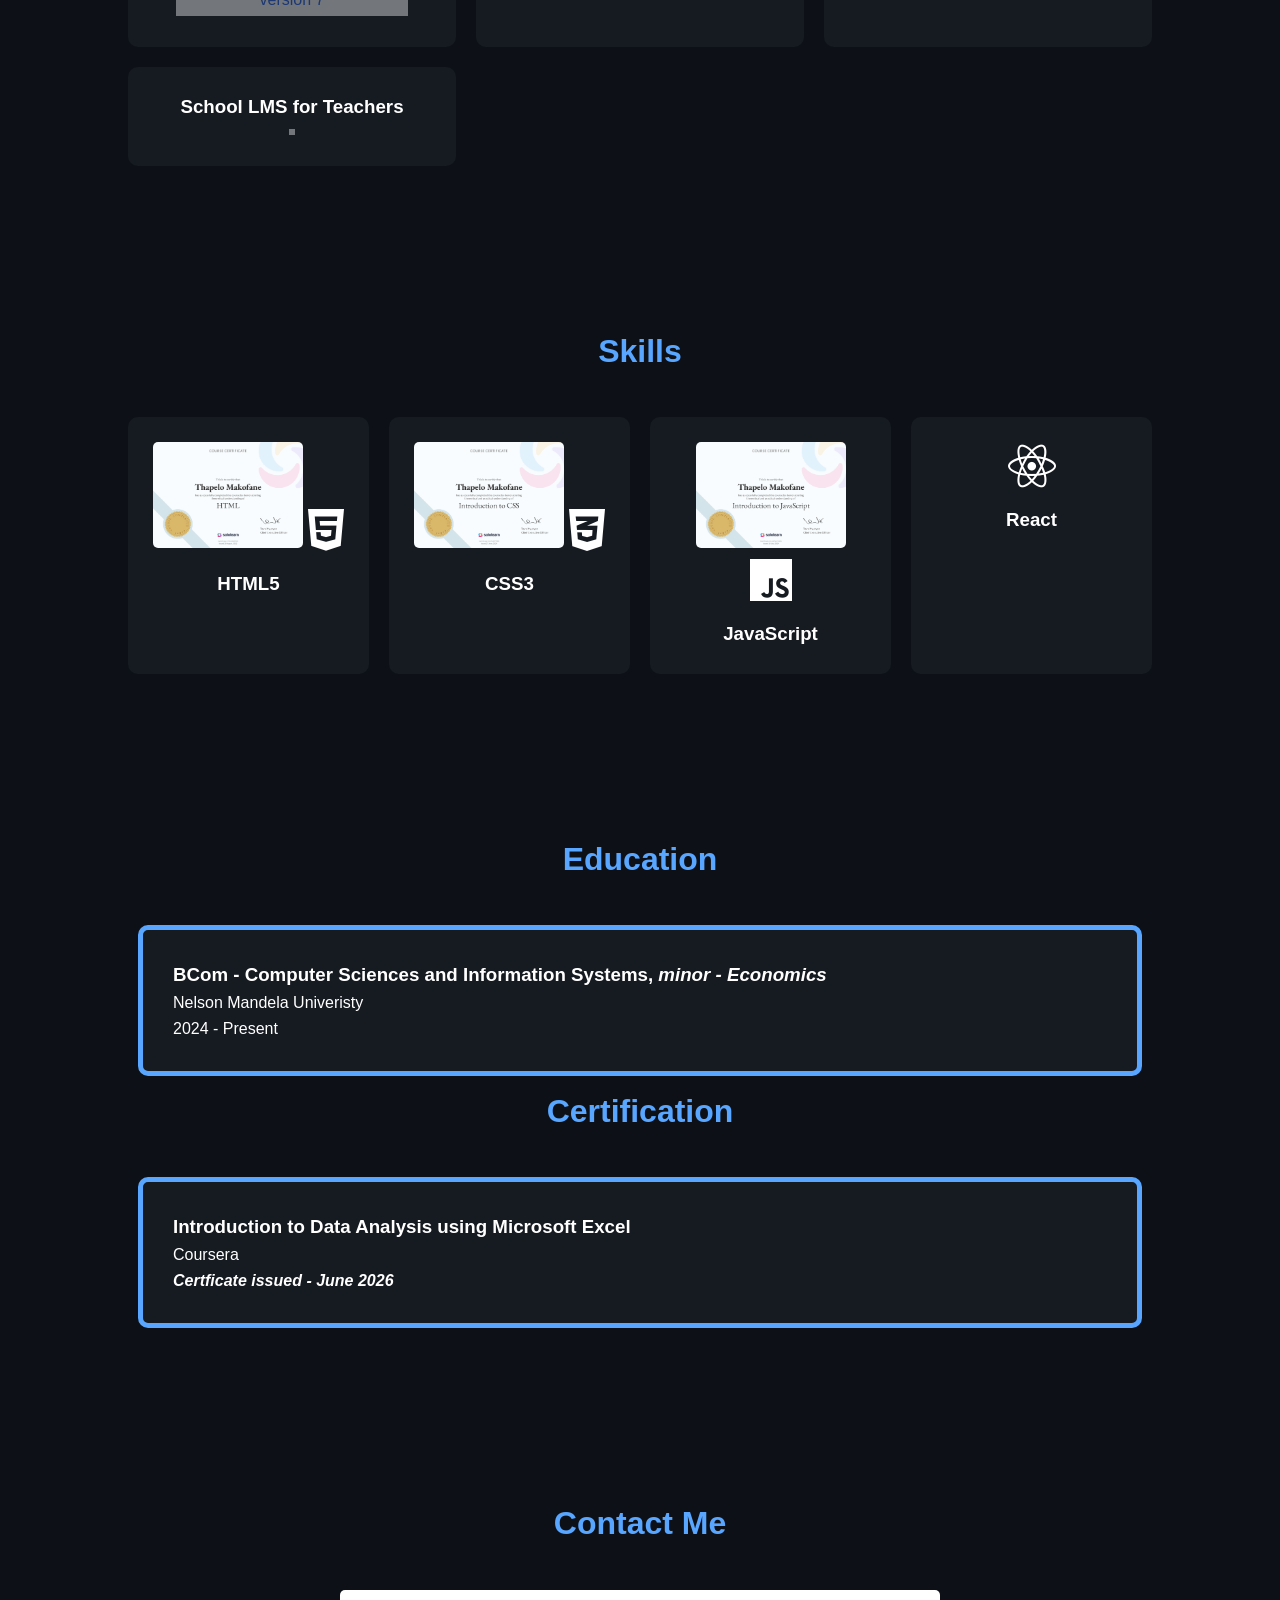
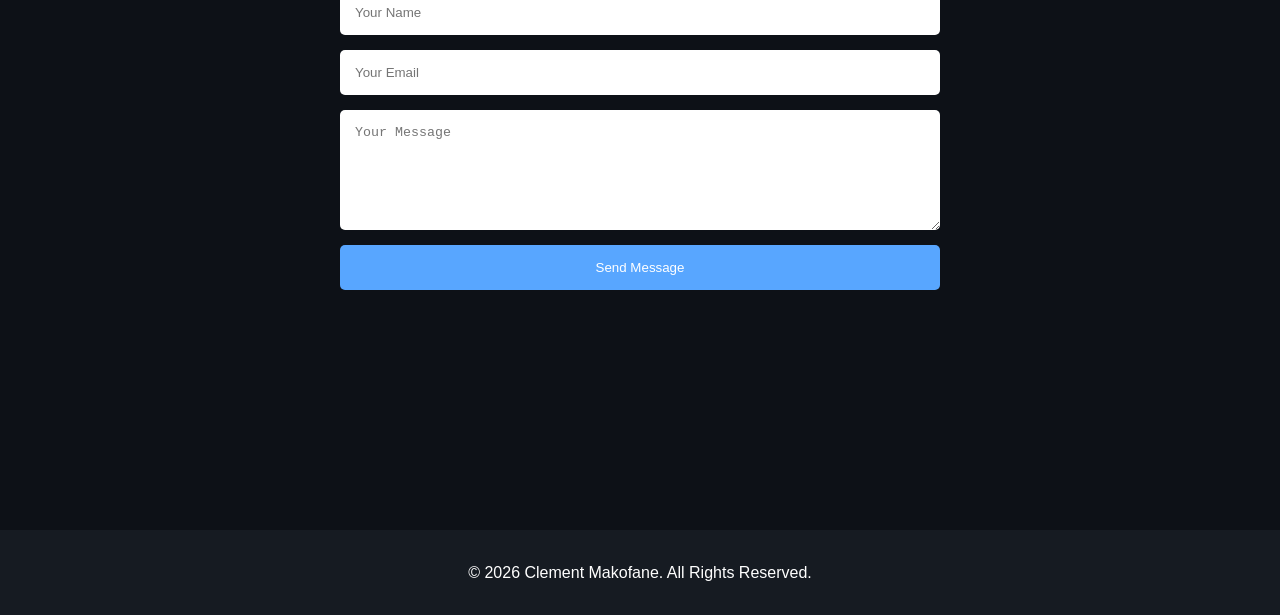
==== commit f6d557c4: "adding functionality" ====
--- a/index.html
+++ b/index.html
@@ -17,37 +17,37 @@
     </script>
     <link rel="stylesheet" href="/styling/style.css">
     <link rel="stylesheet" href="https://cdnjs.cloudflare.com/ajax/libs/font-awesome/6.7.2/css/all.min.css">
+    <link rel="stylesheet" href="https://fonts.googleapis.com/css2?family=Inter:wght@300;400;500;600;700;800&display=swap">
     <title>Clement Makofane | Portfolio</title>
     
 </head>
-<body class="top">
+<body class="top" id="body">
     <header class="header">
-
         <nav class="navbar show-menu">
-            
-            <div class="logo">
-                Thapelo
-            </div>
-            <!-- <div id="clock-container">
-                <span id="time-display">Loading...</span>
-            </div> -->
-            <div class="clock-wrapper">
-                <div id="clock">
-                    <span id="hours">00</span>
-                    <span class="seperation">:</span>
-                    <span id="minutes">00</span>
-                    <span class="seperation">:</span>
-                    <span id="seconds">00</span>
-                    <span id="ampm">AM</span>
+            <div class="list">
+                <div class="logo">
+                    Clement <span class="logoSur">Makofane</span>
                 </div>
-                <div id="date-display">Loading...</div>
-                <!-- <div id="location-display">
+                <!-- <div id="clock-container">
+                    <span id="time-display">Loading...</span>
+                </div> -->
+                <div class="clock-wrapper">
+                    <div id="clock">
+                        <span id="hours">00</span>
+                        <span class="seperation">:</span>
+                        <span id="minutes">00</span>
+                        <span class="seperation">:</span>
+                        <span id="seconds">00</span>
+                        <span id="ampm">AM</span>
+                    </div>
+                    <div id="date-display">Loading...</div>
+                    <!-- <div id="location-display">
                     <span id="location-icon"><i class="fa-solid fa-location-dot"></i></span>
                     <span id="location-text">Detection your location</span>
                 </div> -->
-                <div id="timezone-display"></div>
-            </div>
-            <div class="list">
+                    <div id="timezone-display"></div>
+                </div>
+            
                 <ul class="nav-links">
                     <li><a href="#hero">Home</a></li>
                     <li><a href="#skills">Skills</a></li>
@@ -57,7 +57,9 @@
                 </ul>
                 <button class="nav-close"><i class="fas fa-xmark"></i></button>
             </div>
-             <button class="nav-Menu"><i class="fas fa-bars"></i></button>
+             <button class="navMenu">
+                <i class="fas fa-bars"></i>
+            </button>
         </nav>
     </header>
 
@@ -122,13 +124,12 @@
     <section id="projects"aria-lavel="Projects">
         <h2 class="section-title">Projects</h2>
 
-        <!-- <div class="project-filter">
-            < <span>Categories&colon; </span> 
+        <div class="project-filter"> 
             <button data-filter="all">All</button>
             <button data-filter="web">Web</button>
             <button data-filter="research, data, data analytics">Data Analysis</button>
             <button data-filter="fullstack">Full Stack</button> 
-        </div> -->
+        </div>
 
         <div class="projects-grid">
 
@@ -142,7 +143,7 @@
                 </p> -->
                  
                 <img src="/images/pictures/image.png" alt="">
-               <p>Stack: JavaScript | HTML | CSS</p>
+               <p>Stack: JavaScript | HTML | CSS <br> version 7</p>
                 <!-- <p>Ongoing</p> -->
             </div>
 
@@ -307,7 +308,7 @@
         </p>
 
     </footer>
-    <script src="/Scripting/script.js"></script>
+    <script src="Scripting/script.js"></script>
     <script src="https://code.jquery.com/jquery-3.7.1.min.js"></script>
 </body>
 </html>
--- a/styling/style.css
+++ b/styling/style.css
@@ -7,6 +7,7 @@
 html{
     scroll-behavior:smooth;
     position: relative;
+    color: #fff;
 }
 
 body{
@@ -14,8 +15,6 @@
     color:white;
     font-family:Arial, Helvetica, sans-serif;
     line-height:1.6;
-}
-body {
     background:#0d1117;
     opacity:1;
 }
@@ -23,15 +22,8 @@
 section{
     padding:80px 10%;
     transition: 2s;
-    /* transform-style: preserve-3d; */
-    /* animation: fade-section-in 300s forwards; */
-    /* timeline-trigger: --trigger view entry 100% exit 0%;
-    animation-trigger: --trigger play-forward play-backwards; */
-}
-/* section:active {
-    transform: translateX(50px);
-    transition: 2s;
-} */
+}
+
 @keyframes fade-section-in {
     0% {
         opacity: 0.5;
@@ -45,7 +37,10 @@
 /* navigation */
 .list {
     display: flex;
+    justify-content: center;
     align-items: center;
+    transition: 300s ease;
+    gap: 20px;
 }
 
 .section-title{
@@ -56,10 +51,9 @@
 }
 
 .navbar{
-    display:flex;
     justify-content:space-between;
     align-items:center;
-    padding:20px 10%;
+    padding:20px ;
     background:#161b22;
     position:sticky;
     top:0;
@@ -67,30 +61,47 @@
 }
 
 .logo{
+    flex: 1;
+    text-align: left;
     font-size:1.2rem;
     font-weight:bold;
 }
-
+.logoSur {
+    color: #58a6ff;
+}
 .nav-links{
-    display:flex;
+    flex: 1;
+    display: flex;
+    justify-content: center;
+    align-items: right;
+    text-align: right;
     gap:20px;
     list-style:none;
     transition: 0.3s ease;
+    /* background-color: #2563eb; */
 }
 
 .nav-links a{
     text-decoration:none;
-    color:white;
-    transition:.3s;
-}
-
-.nav-links a:hover{
-    color:#58a6ff;
-    transform: translateY(-1.5px);
-}
-
-.nav-Menu,
-.nav-close{
+    color: #fff;
+    
+}
+.nav-links li {
+    transition:  1s ease;
+    }
+
+.nav-links li:hover{
+    /* opacity: 0.3; */
+    transform: translateY(-5px) scale(1.5);
+    transition: 100ms ease-in;
+    box-shadow: 0px 0px 10px #10378d;
+    border-radius: 5px;
+    padding: 0px 10px;
+    color: #58a6ff;
+}
+
+.navMenu, .nav-close{
+    /* background-color: #58a6ff; */
     display:none;
     border:none;
     cursor:pointer;
@@ -98,6 +109,15 @@
     color:#000;
     padding:.7em;
     border-radius:8px;
+}
+
+/* Clock related */
+.clock-wrapper {
+    display: flex;
+    text-align: center;
+    justify-content: center;
+    font-size: 10px;
+    gap: 4px;
 }
 
 
@@ -212,9 +232,10 @@
     background:#58a6ff;
     color:white;
 }
-.btnDownLoad button:active {
+.btnDownLoad button {
     background-color: #fff1;
     color: #58a6ff;
+    box-shadow: 0px 0px 10px #58a6ff;
 }
  
 /* About section */
@@ -275,6 +296,10 @@
 }
 
 .project-card{
+    display: flex;
+    flex-direction: column;
+    align-items: center;
+    justify-content: center;
     background:#161b22;
     padding:25px;
     border-radius:10px;
@@ -362,41 +387,32 @@
     .header {
         position:sticky;
         top: 0;
+        margin-top: 2em;
         z-index:1000;
         box-shadow: 0 2px 4px rgba(0,0,0,0.1);
     }
     .nav-links {
-        margin-bottom:  20px;
-    }
-    .nav-links li {
-        transition:  0.8s ease;
-    }
-    .nav-links li:hover {
-        transform: scale(1.5);
-        transition: 2s ease;
-        background-color: #10378d;
-        box-shadow: 0px 0px 20px #58a6ff;
-        border-radius: 5px;
-        padding: 2px;
-
+        display: flex;
+        flex-direction: column;
+        margin-bottom: 35px;
+        justify-content: center;
+        text-align: center;
     }
 
     .navbar {
-        display: flex;
+        display: block;
         position:fixed;
         top: 10px;
         right: 10px;
-        width: 200px;
+        width: 220px;
         height: fit-content;
         flex-direction: column;
         justify-content: center;
         text-align: center;
         transition: 0.4s ease;
         z-index: 1000;
-        /* border-bottom-left-radius: 50%;
-        border-bottom-right-radius: 50%; */
-        /* padding-bottom: 0.6em ; */
-        animation: borderLine 4s infinite alternate both;
+        background-color: transparent;
+
     }
     @keyframes borderLine {
         from {
@@ -406,23 +422,40 @@
             border-bottom:solid #f7f7f7 0.5em;
         }
     }
-    .nav-Menu {
+    .navMenu {
         display: flex;
         flex-direction: column;
     }
 
-    .nav-links {
-        display: flex;
-        flex-direction: column;
-    }
-    .nav-close {
+    .navMenu, .nav-close {
         display: flex;
         position: absolute;
         top: 20px;
         right: 20px;
     }
-    .show-menu  {
-        right: 0;
+    .list {
+        position: fixed;
+        top: 0;
+        right: -100%;
+        width: 260px;
+        height: fit-content;
+        background: #161b22;
+        display: flex;
+        flex-direction: column;
+        align-items: center;
+        justify-content: flex-start;
+        padding-top: 80px;
+        gap: 20px;
+        transition: right 0.3s ease;
+        z-index: 1001;
+        box-shadow: -5px 0 20px rgba(0,0,0,0.4);
+}
+
+    
+    .menu-overlay {
+        opacity: 0;
+        transition: opacity 0.3s ease;
+
     }
 
      /* For clock */
@@ -437,27 +470,7 @@
         display: none;
     }
 
-    .nav-links{
-        flex: 1;
-        justify-content:center;
-    }
-
-    /* .navbar:hover {
-        background-color: #58a6ff;
-        opacity: 0.9;
-    } */
-     /* .nav-links a {
-        transform: transform 1s;
-     }
-    .nav-links a:active { 
-        /* active for element when pressed
-        background-color: #0c1b3a;
-        color: #fff;
-        border: 1px solid #fff;
-        border-radius: 2px;
-        padding: 0.4em;
-        transform: rotate(45deg); translate(0,-10px);
-    } */ 
+
     .hero-image img {
         width:200px;
         border-radius:20%;
@@ -468,7 +481,7 @@
         transition: transform 3s;
     }
     .hero-image:hover {
-        transform: scale(1.5) translate(0,20px);
+        transform: scale(1.5) translate(0,30px);
         transition: transform 3s;
     }
     .skill-card img {
@@ -494,10 +507,6 @@
         flex-direction:column-reverse;
         text-align:center;
     }
-
-    #btnBot, #btnTop{
-        display: none;
-    }
 }
 
 /* TypingEffect.css */
@@ -553,9 +562,3 @@
     padding: 3px 8px ;
 }
 
-/* Clock related */
-.clock-wrapper {
-    display: flex;
-    font-size: 10px;
-    gap: 4px;
-}
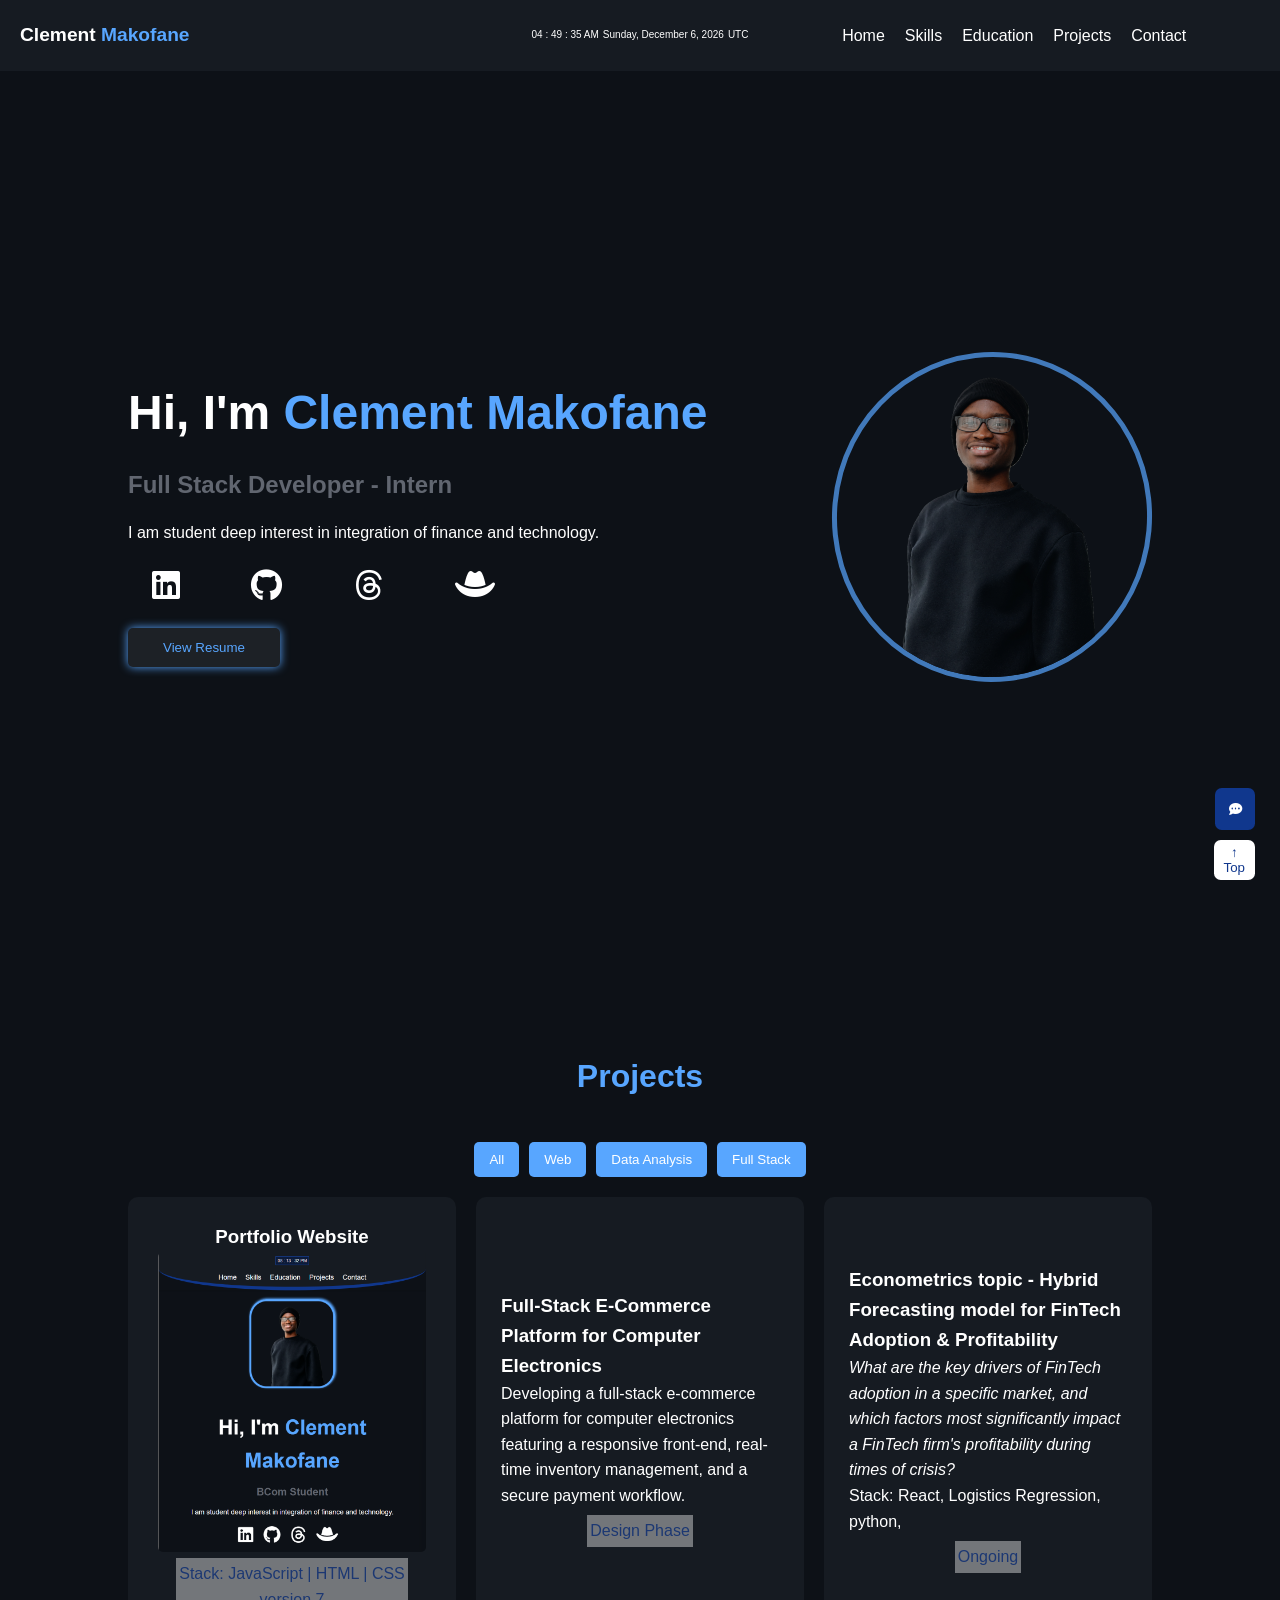
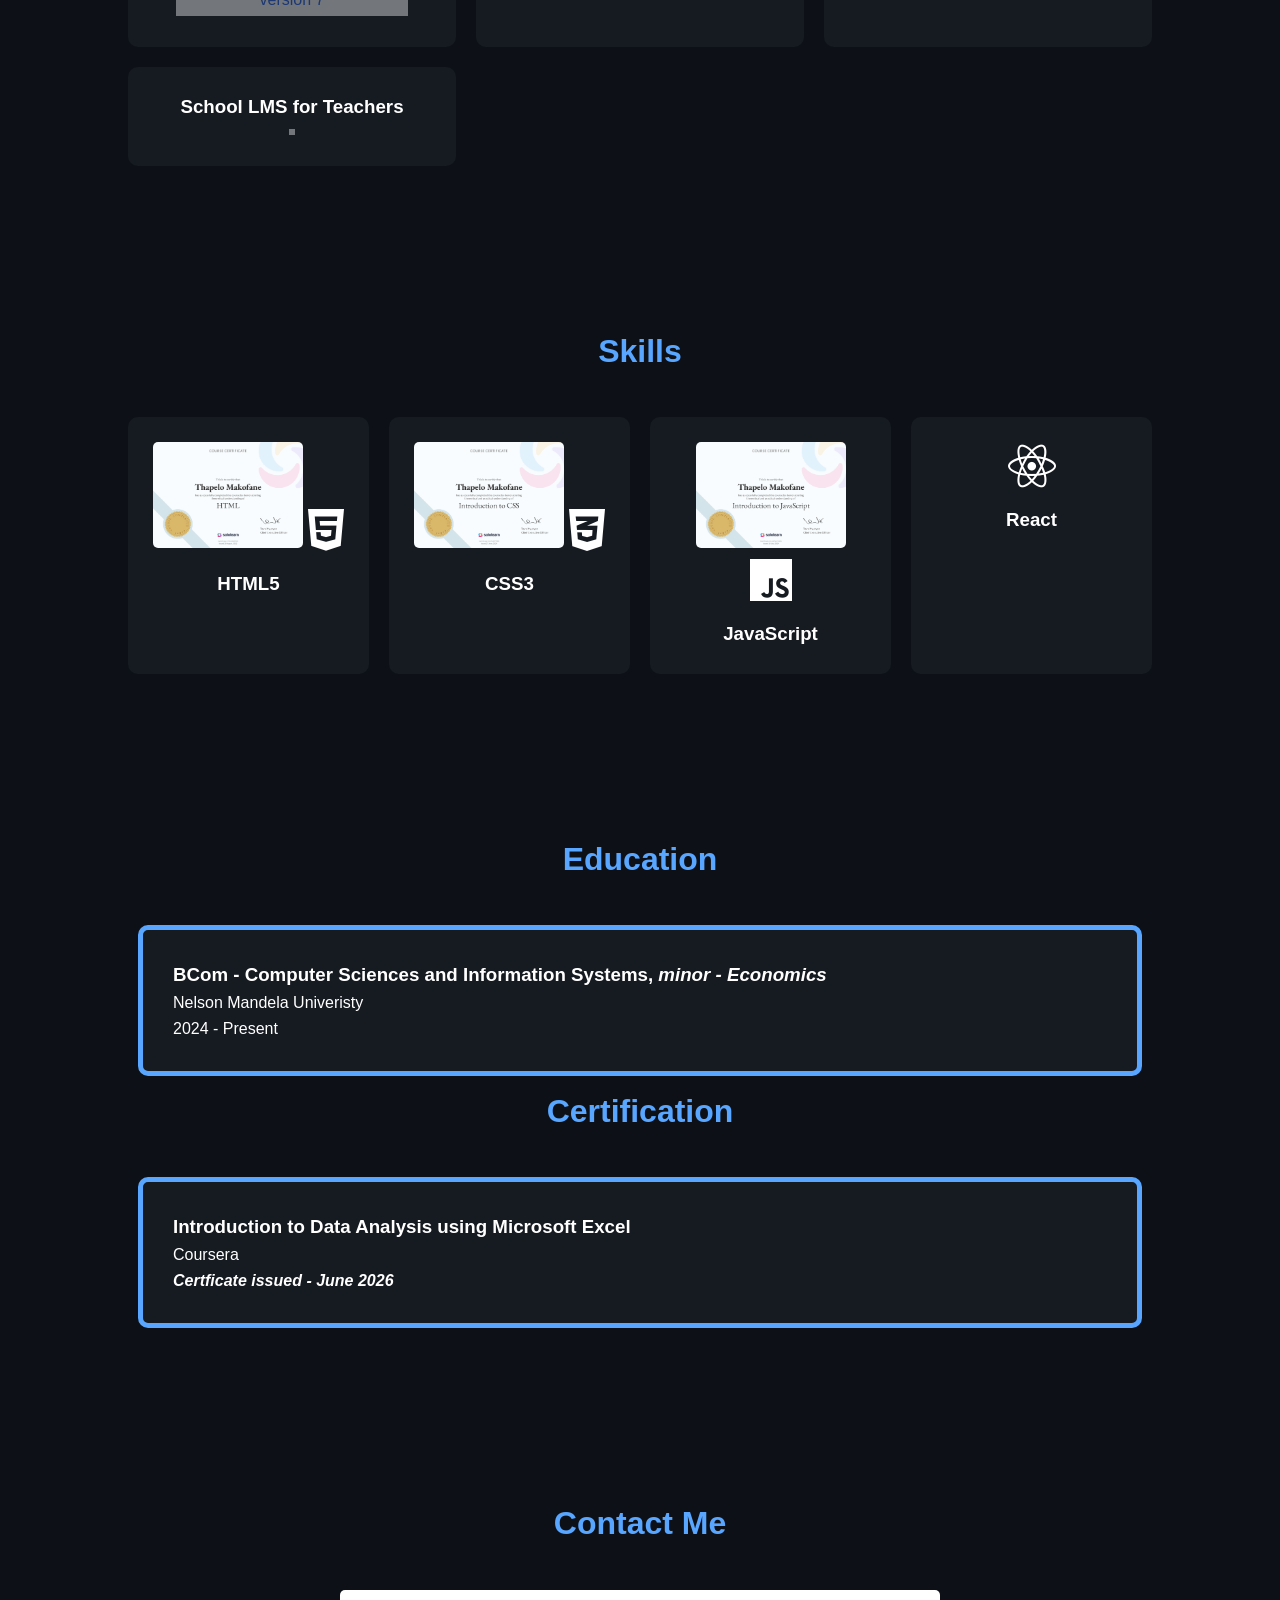
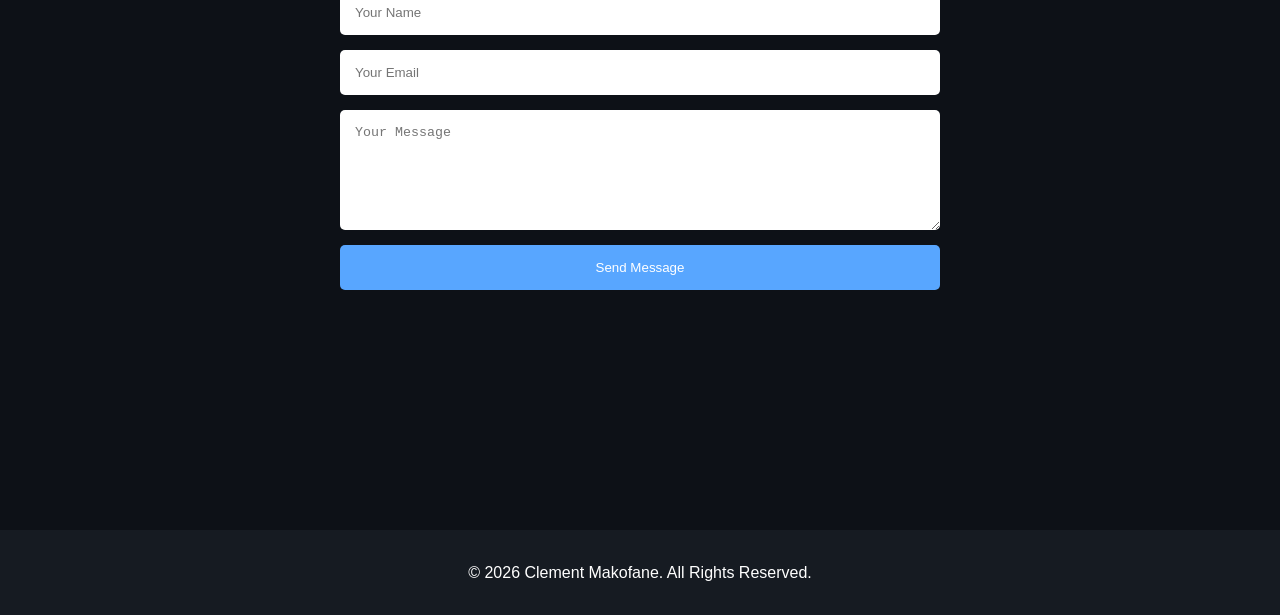
==== commit 417eb0d1: "lto" ====
--- a/index.html
+++ b/index.html
@@ -23,7 +23,7 @@
 </head>
 <body class="top" id="body">
     <header class="header">
-        <nav class="navbar show-menu">
+        <nav id="navbar" class="navbar show-menu">
             <div class="list">
                 <div class="logo">
                     Clement <span class="logoSur">Makofane</span>
--- a/styling/style.css
+++ b/styling/style.css
@@ -271,6 +271,12 @@
     padding:25px;
     text-align:center;
     border-radius:10px;
+    transition: transform 200mx;
+}
+.skill-card:hover {
+    transform: scale(1.2);
+    transition: transform 200ms;
+    box-shadow: 0px 0px 10px #2563eb;
 }
 
 .skill-card i{
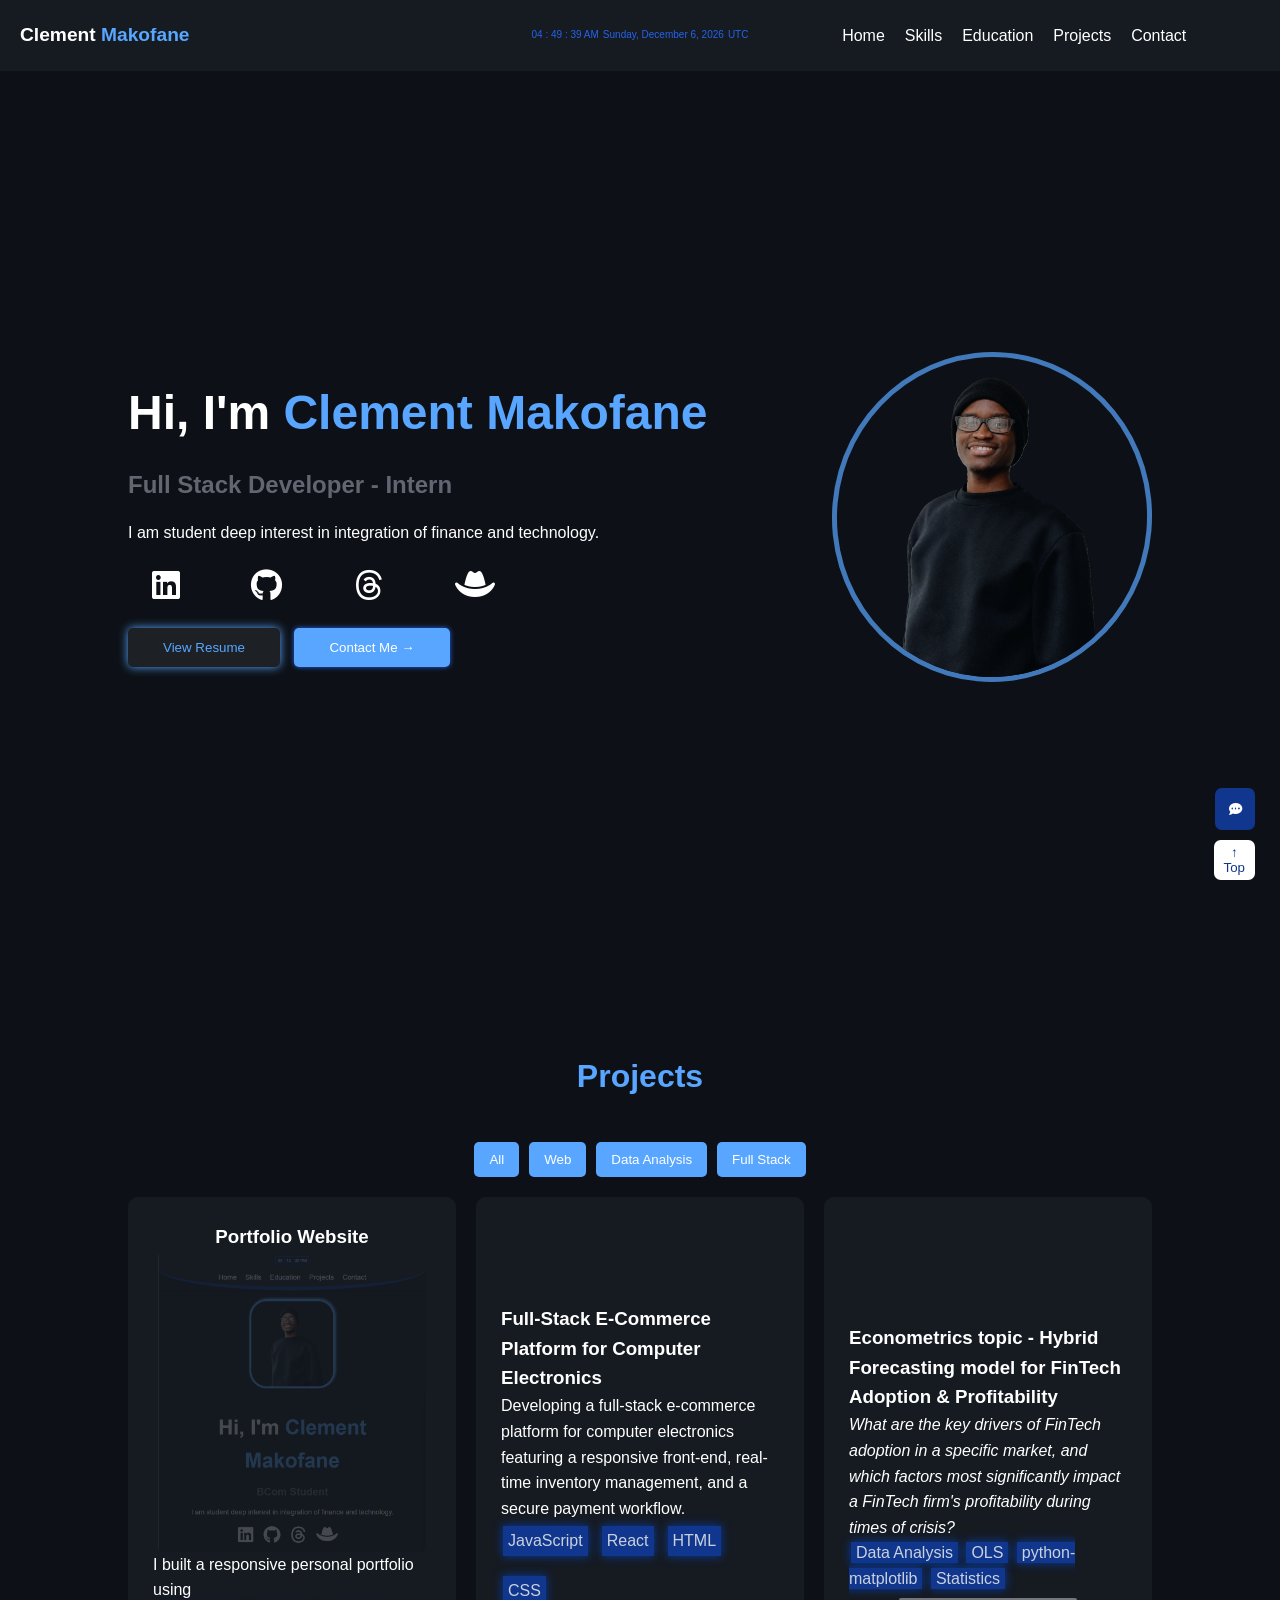
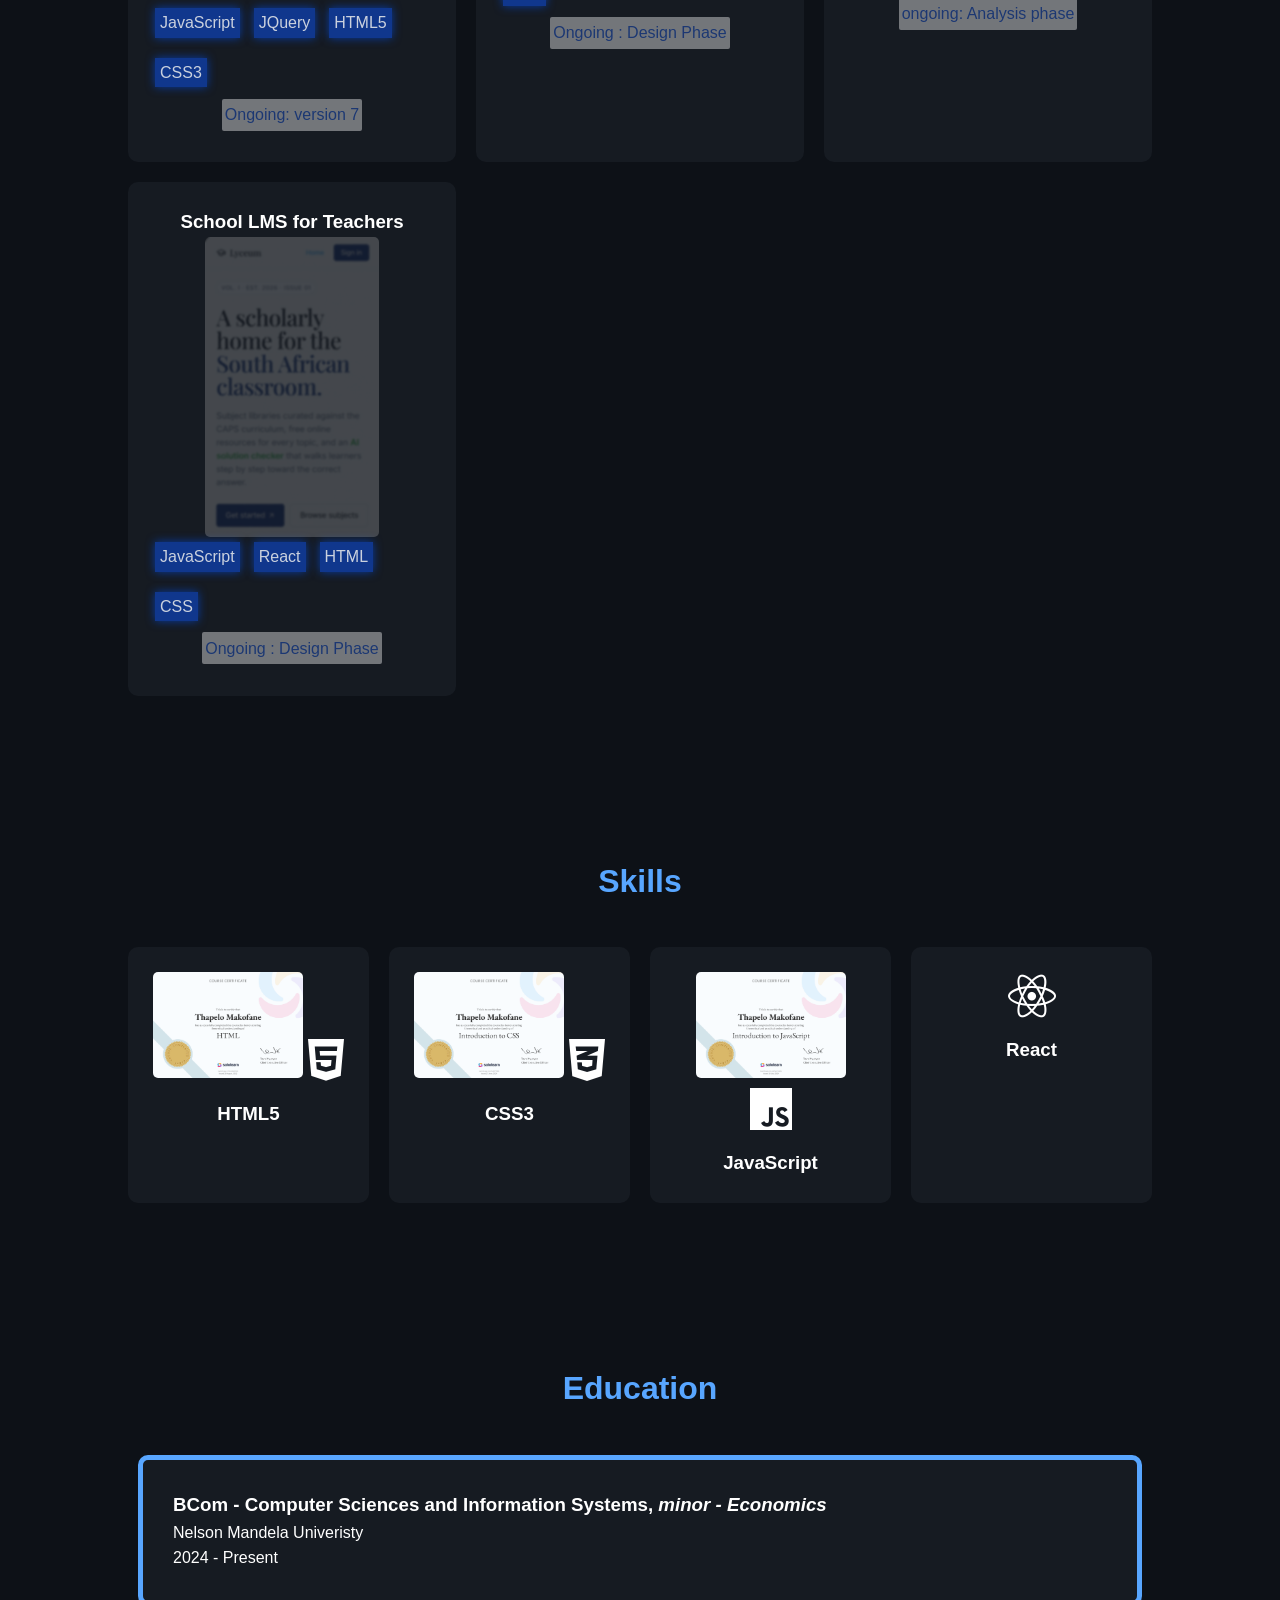
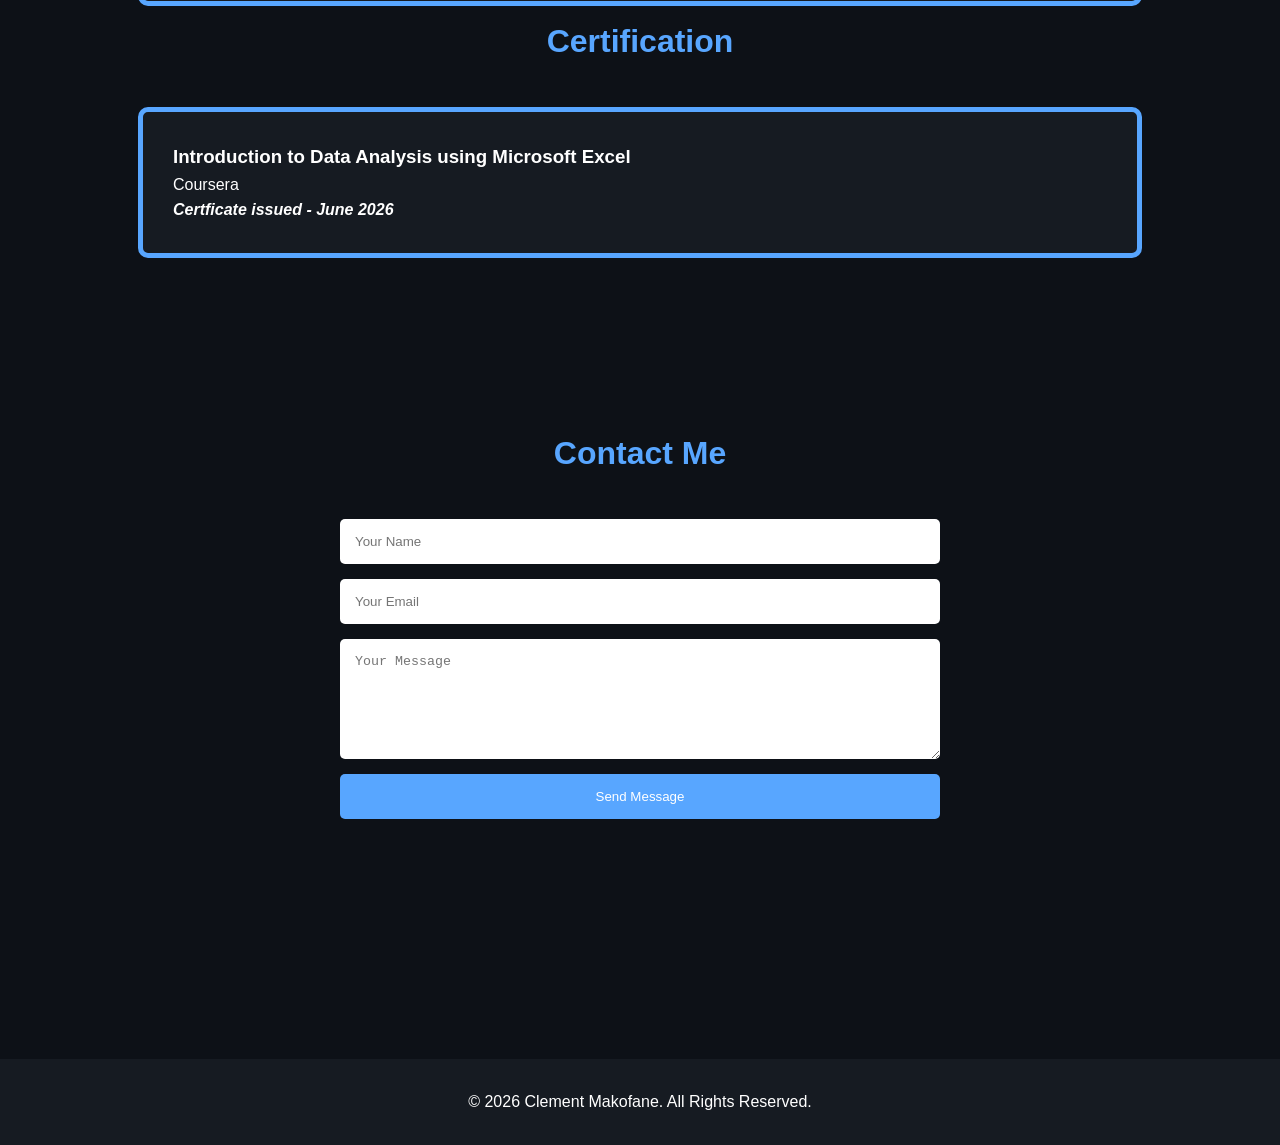
==== commit e4699889: "the" ====
--- a/index.html
+++ b/index.html
@@ -91,7 +91,7 @@
                         <i class="fa-brands fa-github"></i>
                     </a>
 
-                    <a href="https://www.threads.com/@mc_teepee">
+                    <a href="https://www.threads.com/@mc_teepee" target="_parent">
                         <i class="fa-brands fa-threads"></i>
                     </a>
                     <a href="https://tryhackme.com/p/TeaPee" target="_parent">
@@ -104,10 +104,9 @@
                     <a class="btnDownLoad" href="/documents/Clement's CV.pdf" target="_blank">
                         <button>View Resume</button>
                     </a>
-
-                    <!-- <a href="#projects">
-                        <button>View Projects</button>
-                    </a> -->
+                    <a class="reachOut" href="#contact" target="_blank">
+                        <button>Contact Me <b>&rightarrow;</b></button>
+                    </a>
                 </div>
 
             </div>
@@ -115,9 +114,7 @@
             <div class="hero-image">
                 <img src="/images/pictures/ProfilePic_wb.PNG" alt="Profile Picture">
             </div>
-
-        </div>
-
+        </div>
     </section>
 
     <!-- == PROJECTS SECTION == -->
@@ -132,19 +129,22 @@
         </div>
 
         <div class="projects-grid">
-
             <div class="project-card">
-
-                <h3>Portfolio Website</h3>
-                
-                <!-- <p>
+                <p>
+                    <h3>Portfolio Website</h3>
+                    <img src="/images/pictures/image.png" alt="">
                     I built a responsive personal portfolio using 
-                    html, javaScript and css
-                </p> -->
-                 
-                <img src="/images/pictures/image.png" alt="">
-               <p>Stack: JavaScript | HTML | CSS <br> version 7</p>
-                <!-- <p>Ongoing</p> -->
+                    <br>
+                    
+                    
+                    <div class="tech-stack">
+                        <span class="stack">JavaScript</span>
+                        <span class="stack">JQuery</span>
+                        <span class="stack">HTML5</span>
+                        <span class="stack">CSS3</span>
+                    </div>
+                </p>
+                <p>Ongoing: version 7</p>
             </div>
 
             <div class="project-card">
@@ -153,8 +153,15 @@
 
                 <p>
                     Developing a full-stack e-commerce platform for computer electronics featuring a responsive front-end, real-time inventory management, and a secure payment workflow.
-                </p>
-                <p>Design Phase</p>
+                    <br>
+                    <div class="tech-stack">
+                        <span class="stack">JavaScript</span>
+                        <span class="stack">React</span>
+                        <span class="stack">HTML</span>
+                        <span class="stack">CSS</span>
+                    </div>
+                </p>
+                <p>Ongoing : Design Phase</p>
 
             </div>
 
@@ -165,17 +172,27 @@
 
                 <p>
                     <i>What are the key drivers of FinTech adoption in a specific market, and which factors most significantly impact a FinTech firm's profitability during times of crisis?</i>
-                    <br>Stack: React, Logistics Regression, python,
-                </p>
-
-                <p>Ongoing</p>
+                    <br>
+                    <div class="teck-stack">
+                        <span class="stack">Data Analysis</span>
+                        <span class="stack">OLS</span>
+                        <span class="stack">python- matplotlib</span>
+                        <span class="stack">Statistics</span>
+                    </div>
+                </p>
+                <p>ongoing: Analysis phase</p>
             </div>
             <div class="project-card">
                 <h3>School LMS for Teachers</h3>
+                <img src="images/pictures/eduLink hub.png" alt="Demo">
                 <p></p>
-                <p>
-                    <!-- completion date: july &hyphen; 01 -->
-                </p>
+                <div class="tech-stack">
+                        <span class="stack">JavaScript</span>
+                        <span class="stack">React</span>
+                        <span class="stack">HTML</span>
+                        <span class="stack">CSS</span>
+                    </div>
+                <p>Ongoing : Design Phase</p>
             </div>
         </div>
 
--- a/styling/style.css
+++ b/styling/style.css
@@ -118,6 +118,28 @@
     justify-content: center;
     font-size: 10px;
     gap: 4px;
+    color: #2563eb
+}
+.reachOut, .btnDownLoad {
+    color: transparent;
+}
+
+.reachOut button { 
+    animation: enlarge 4s ease-in-out infinite alternate both;
+}
+.reachOut button:hover {
+    background-color: #000;
+    color: #58a6ff;
+}
+@keyframes  enlarge {
+    0% {
+        box-shadow: 0px 0px 20px #2563eb;
+    }
+
+    100% {
+        box-shadow: 0px 0px 5px #2563eb;
+    }
+    
 }
 
 
@@ -312,13 +334,15 @@
     
 }
 .project-card img {
+    box-sizing:border-box;
     min-width: 100px;
     max-height: 300px;
     border-radius: 5px;
     align-self: center;
     align-items: center;
-}
-.project-card p:nth-child(3){
+    opacity: 0.2;
+}
+.project-card p:nth-last-child(1){
     color: #2563eb;
     text-align: center;
     padding: 0.2em;
@@ -327,12 +351,11 @@
     opacity: 0.4;
     position: static;
     bottom: 0;
-    
-    
-}
-.project-card:hover {
-    background-color: #81817c;
-    color: #161b22;
+    border-radius: 2px;
+}
+.project-card img:hover {
+    transform: scale(1.2);
+    transition: transform 300ms;
 }
 
 .project-filter {
@@ -349,6 +372,23 @@
     background: #58a6ff;
     color: #fff;
     cursor: pointer;
+}
+.tech-stack {
+    display: flex;
+    gap: 10px;
+    flex-wrap: wrap;
+}
+.stack {
+    text-align: center;
+    padding: 2px 5px;
+    margin: 5px 2px;
+    background: #10378d;
+    color: #cad1de;
+    box-shadow: 0px 0px 10px #083ca3;
+}
+.stack:hover {
+    box-shadow: 0px 0px 15px #616670 ;
+    border-radius: 5px;
 }
 
 /* contact section */
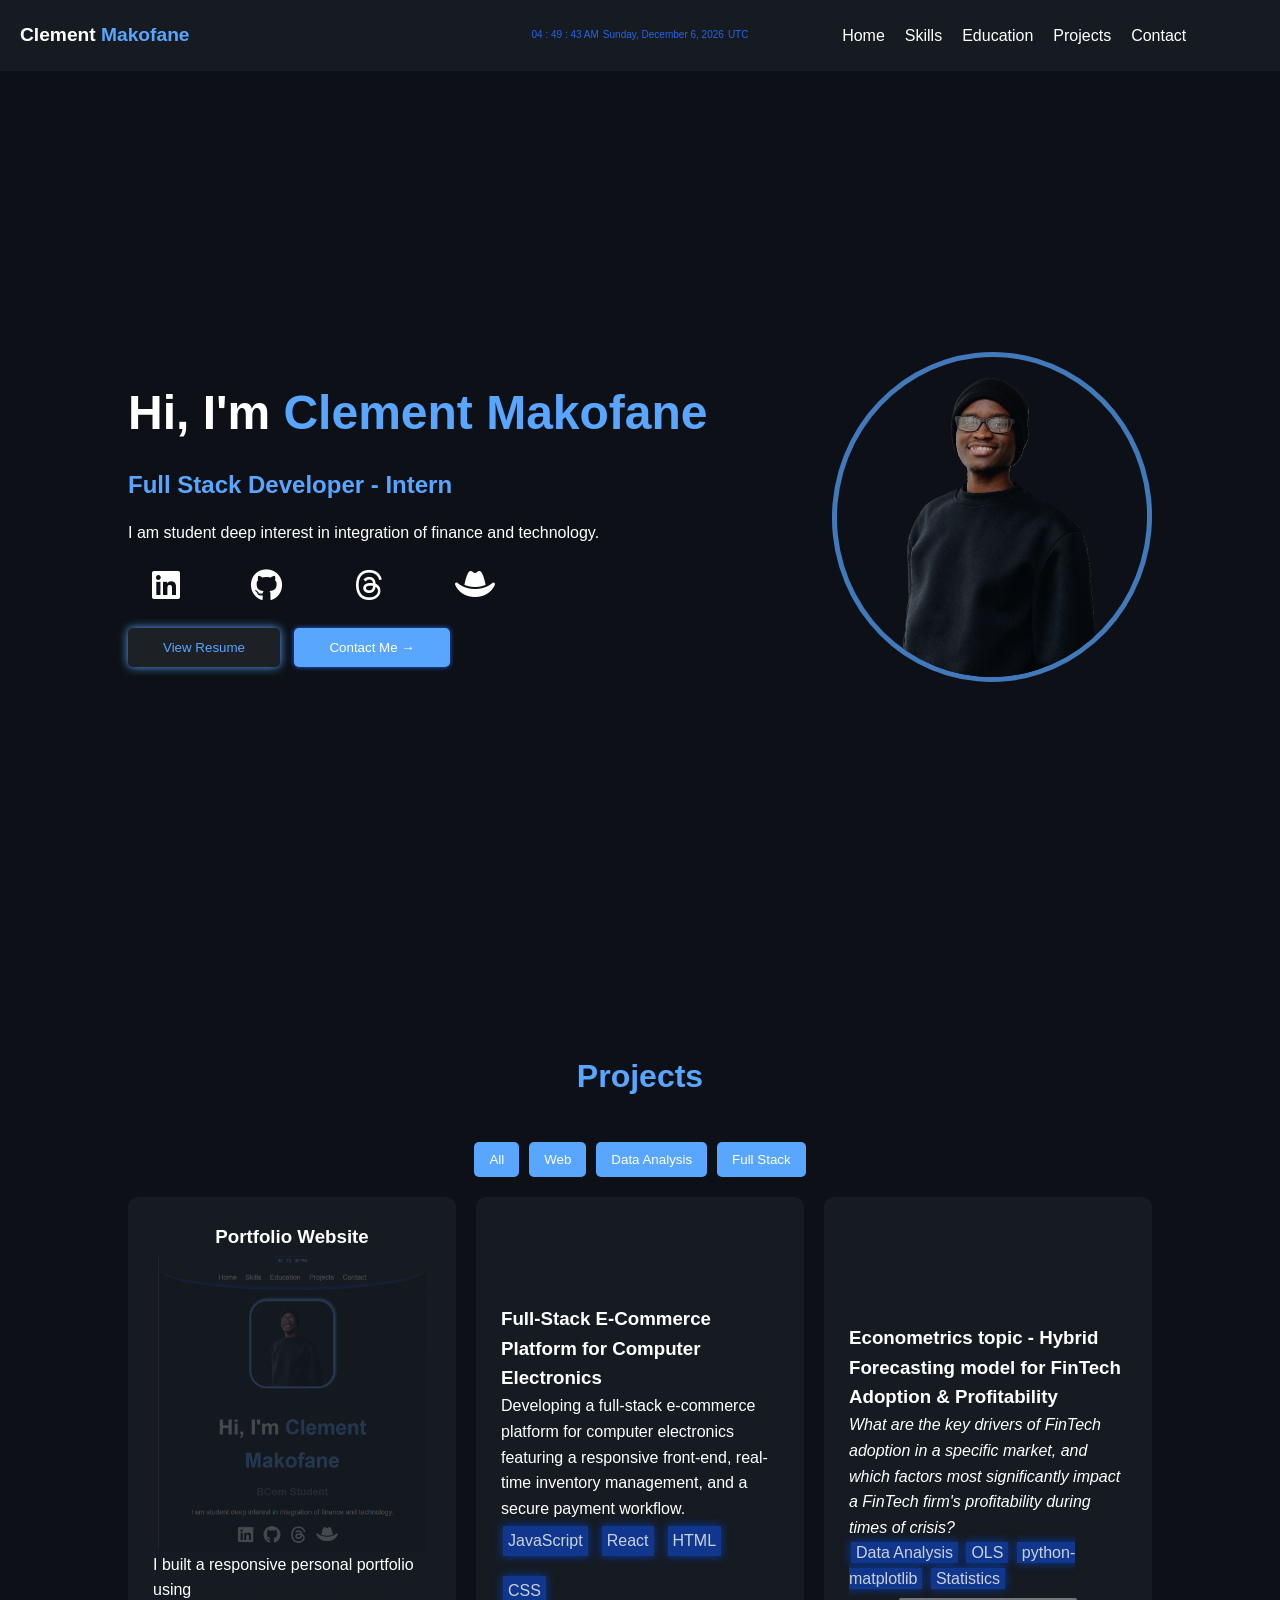
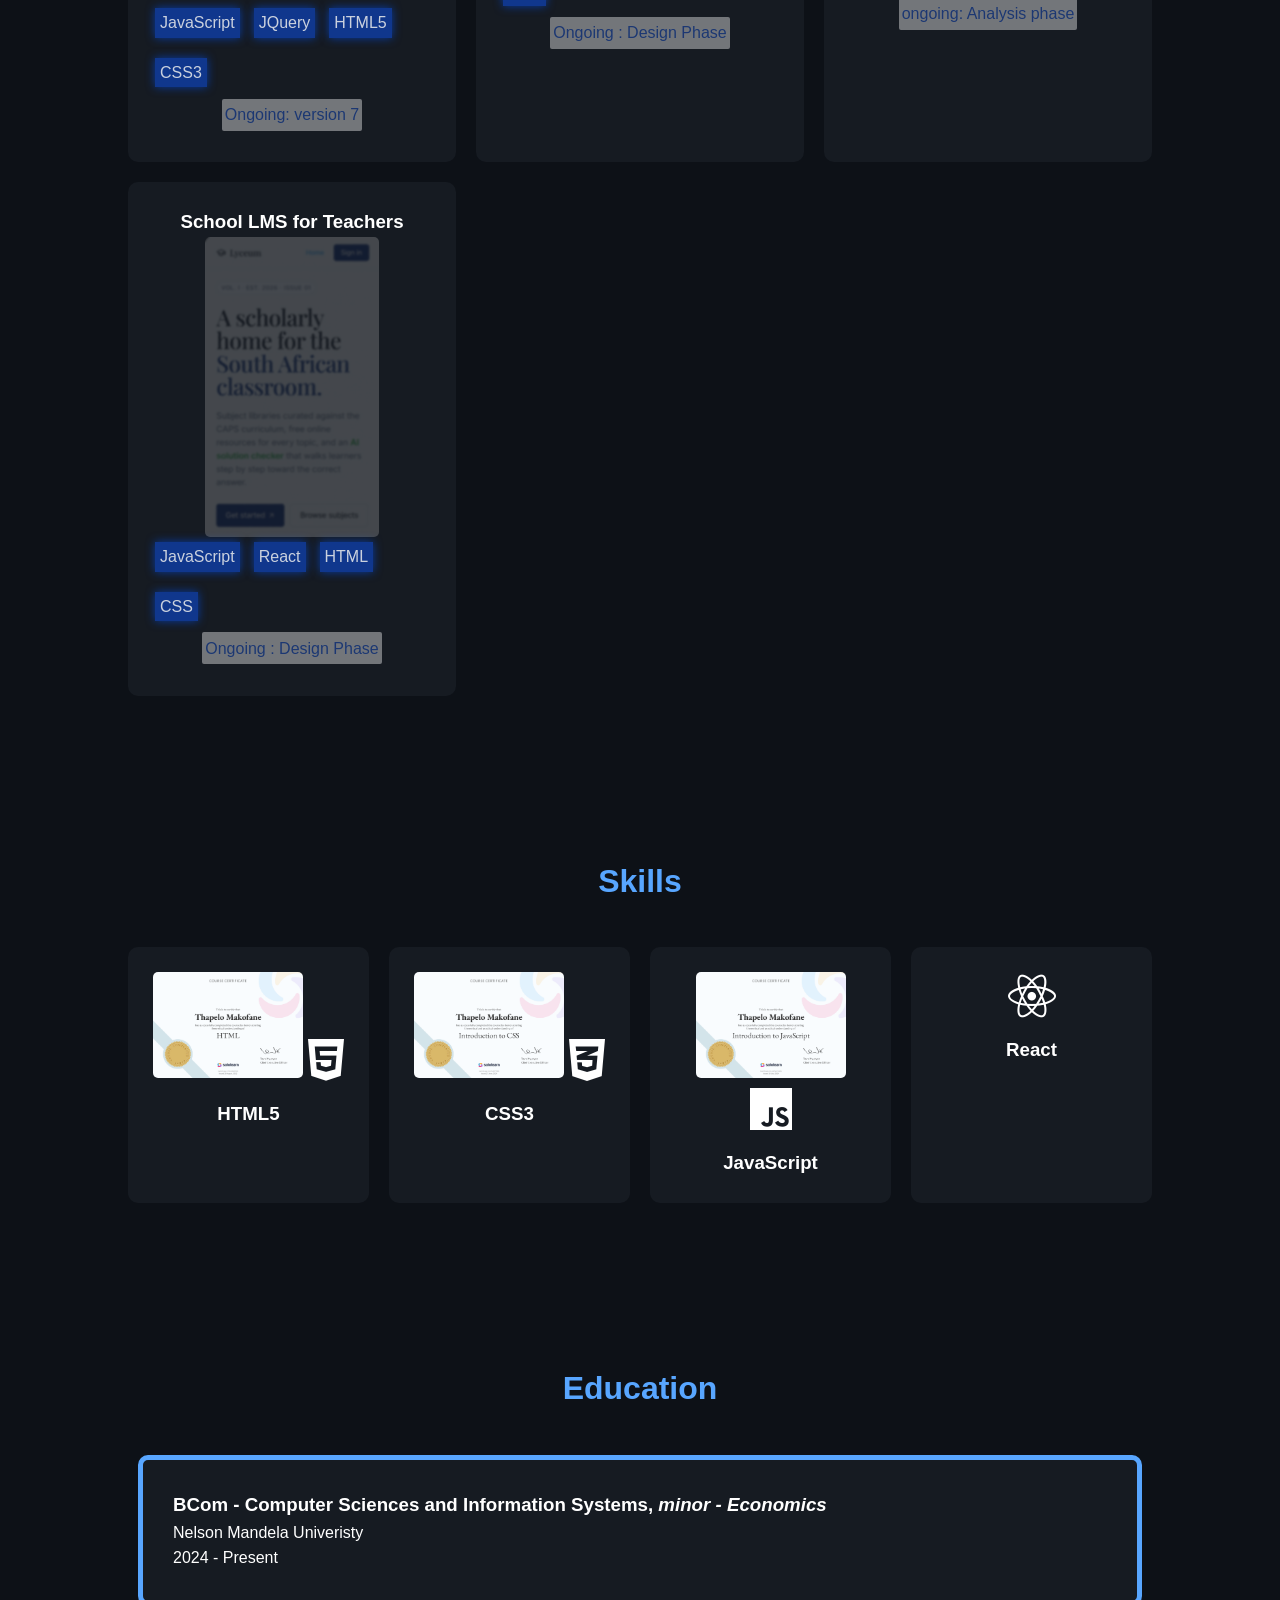
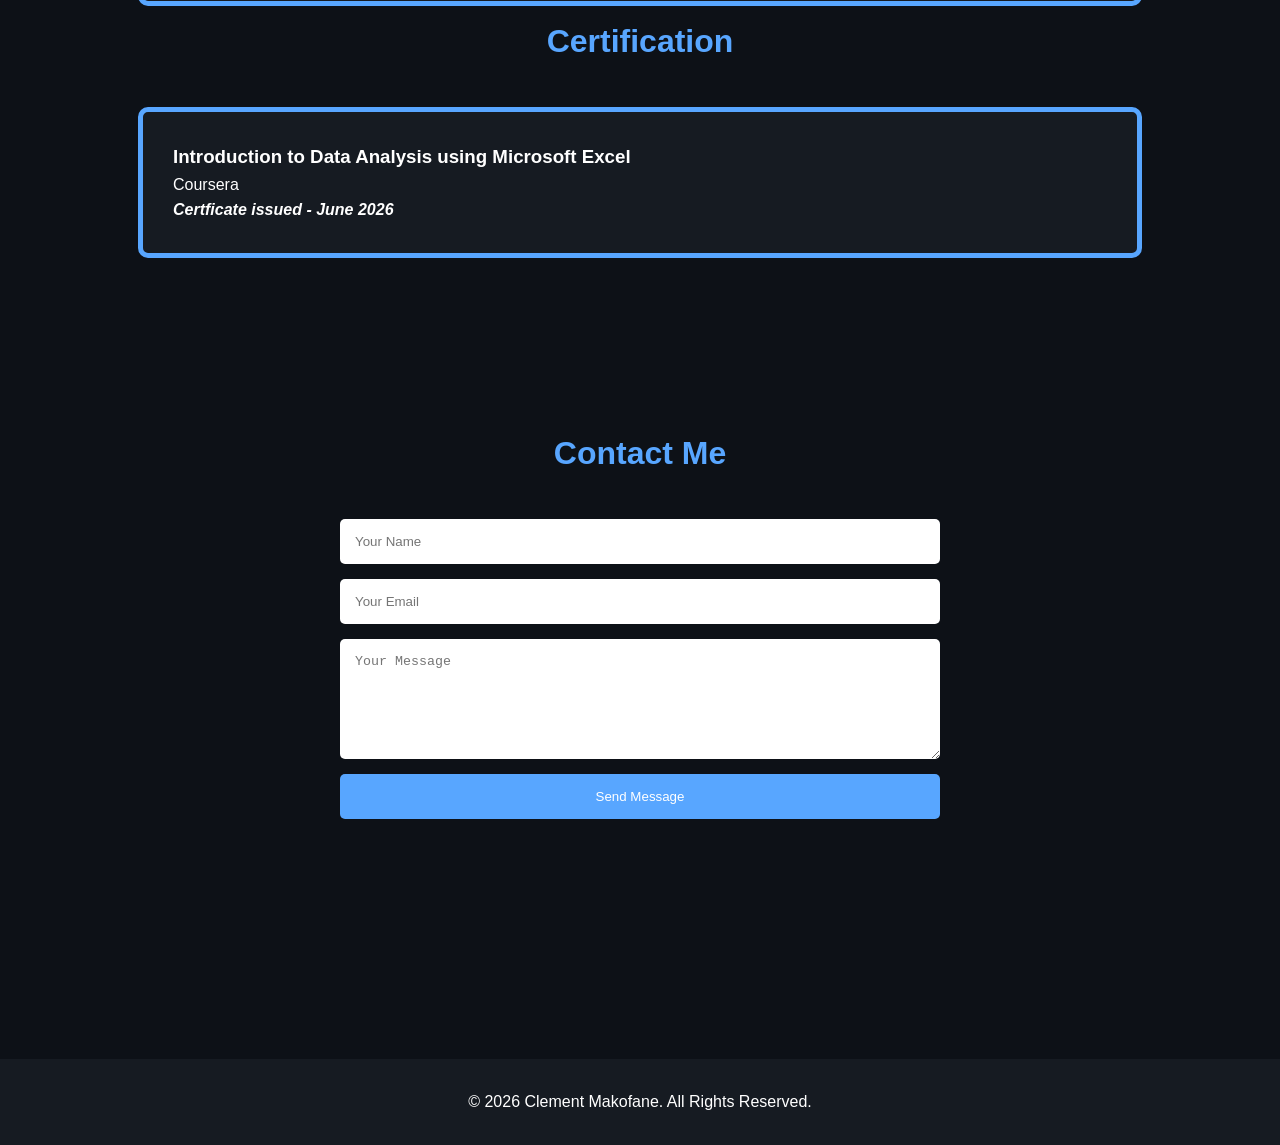
==== commit 8790dceb: "ft" ====
--- a/index.html
+++ b/index.html
@@ -300,21 +300,9 @@
 
     </section>
     <section>
-        <a href=""> <button id="btnBot"><i class="fa-solid fa-comment-dots"></i></button></a>
 
         <a href="#top"><button id="btnTop"><b>&uparrow;</b><br> Top</button></a>
     </section>
-
-    <!-- == ABOUT SECTION == -->
-    <!-- <section id="experience">
-
-        <h2 class="section-title">Experience</h2>
-        <div class="card">
-            <h3></h3>
-        </div>
-
-    </section>
- -->
 
 
     <!-- == FOOTER SECTION == -->
--- a/styling/style.css
+++ b/styling/style.css
@@ -172,29 +172,14 @@
 
 .hero-text h2{
     margin:15px 0;
-    /* min-height: 2em;
-    transition: opacity 0.3s ease;
-    color: #667eea; */
     animation: changeText 3s infinite alternate both;
 }
-/* .hero-text h2::after {
-    content: '.';
-    animation: blick 0.8s infinite;
-}
-@keyframes blick {
-    0%, 100% {
-        opacity: 1;
-    }
-    50% {
-        opacity: 0;
-    } 
-} */
 @keyframes changeText {
     0% {
         color: #fff;
     }
     100% {
-        color: #616670;
+        color: #58a6ff;
     }
 }
 
@@ -573,38 +558,34 @@
   50% { opacity: 0; }
 }
 
-#btnTop {
-    position: fixed;
-    border: none;
-    background-color: #FFF;
-    color: #10378d;
-    padding: 5px 10px;
-    border-radius: 0.5em;
-    bottom:20px;
-    right: 25px;
-}
-#btnBot {
-    position: fixed;
-    border: none;
-    background-color: #10378d;
-    color: #fff;
-    padding: 1em;
-    border-radius: 0.5em;
-    bottom:70px;
-    right: 25px;
-    box-sizing: border-box;
-}
-#btnBot i {
-    font-size: 1em;
-}
-#btnBot:hover {
-    color: #10378d;
-    background-color: #fff;
-}
+
+/* Back to top */
+ #btnTop {
+  position: fixed;
+  bottom: 20px;
+  right: 25px;
+  padding: 12px 16px;
+  background: #0d1117;
+  color: white;
+  border: none;
+  border-radius: 50px;
+  cursor: pointer;
+  font-size: 14px;
+  box-shadow: 0 4px 12px #2563eb;
+  transition: opacity 0.4s ease, transform 0.3s ease;
+  opacity: 0;
+  transform: translateY(20px);
+  pointer-events: none;
+  z-index: 1000;
+  animation: enlarge 2s ease-in-out infinite alternate both;
+}
+
+#btnTop.visible {
+  opacity: 1;
+  transform: translateY(0);
+  pointer-events: auto;
+}
+
 #btnTop:hover {
-    color: #fff;
-    background-color: #10378d;
-    border: 2px solid #fff;
-    padding: 3px 8px ;
-}
-
+  background: #2563eb;
+}
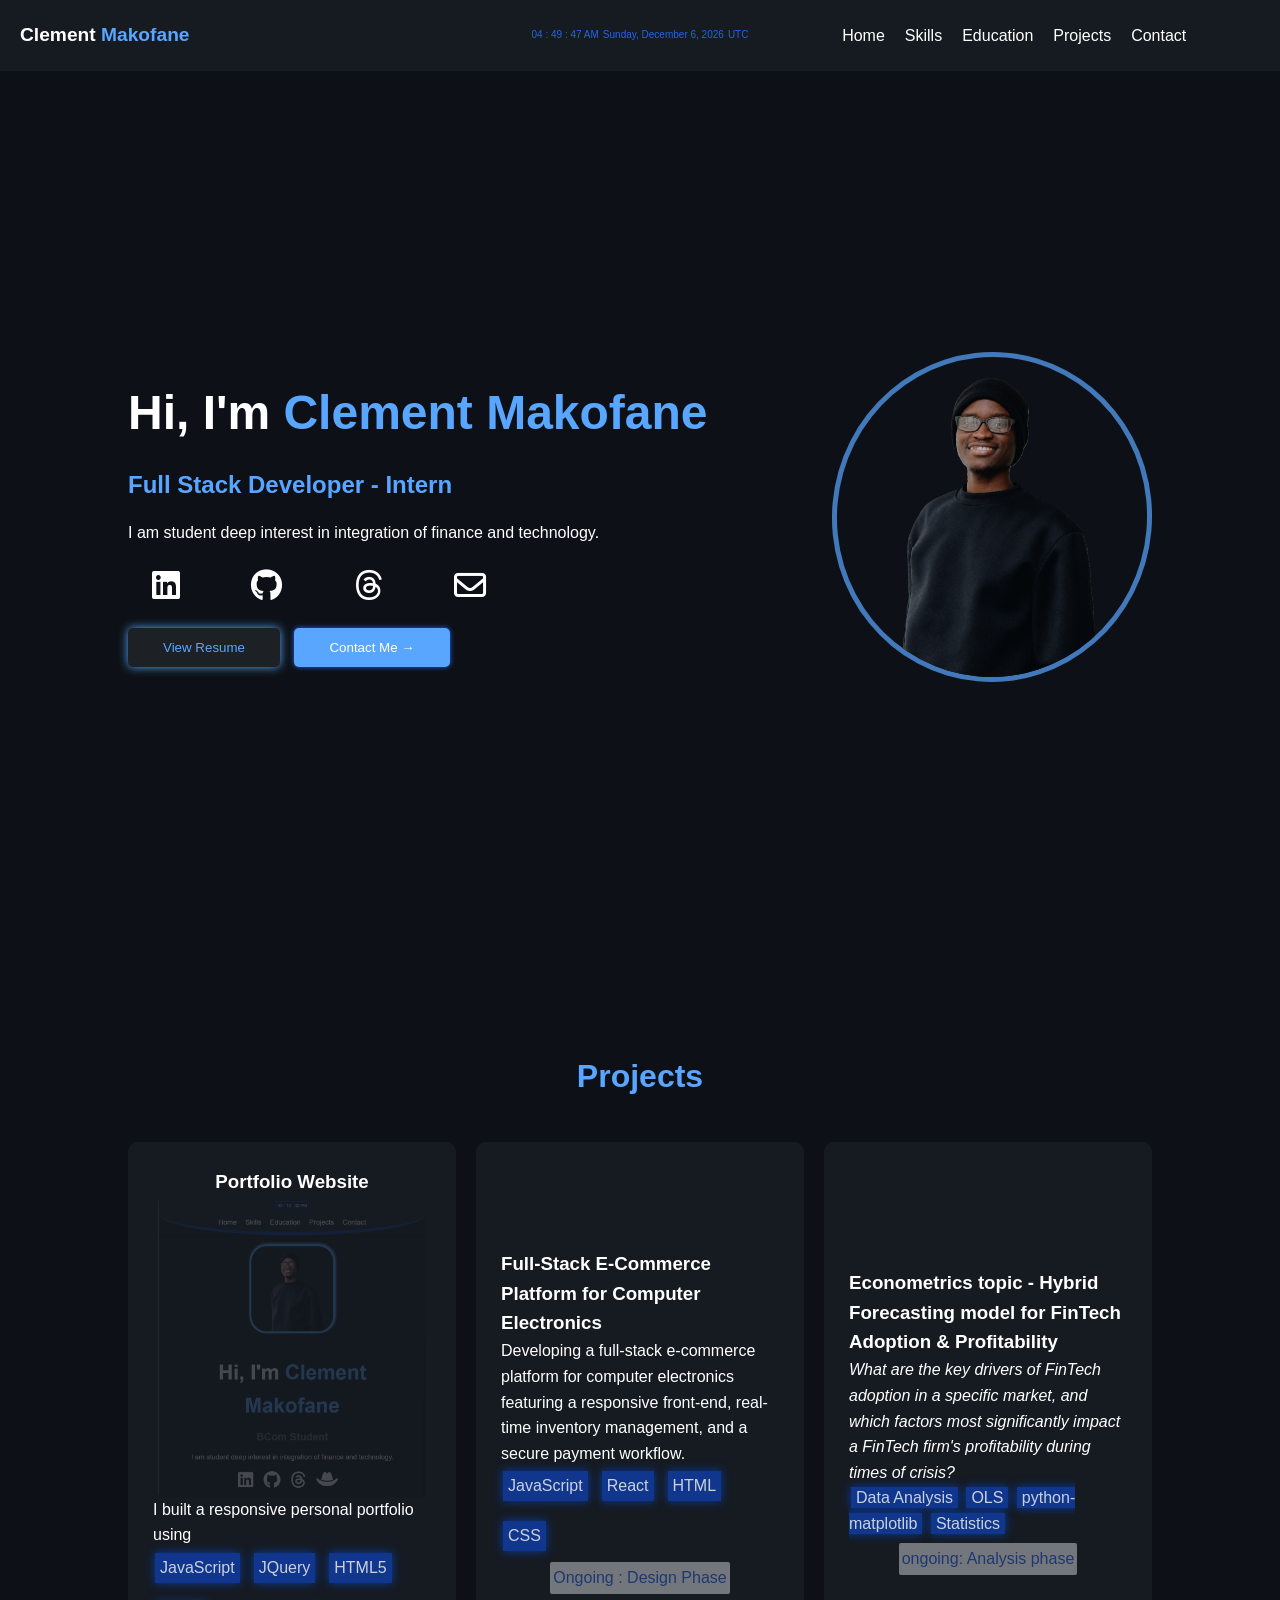
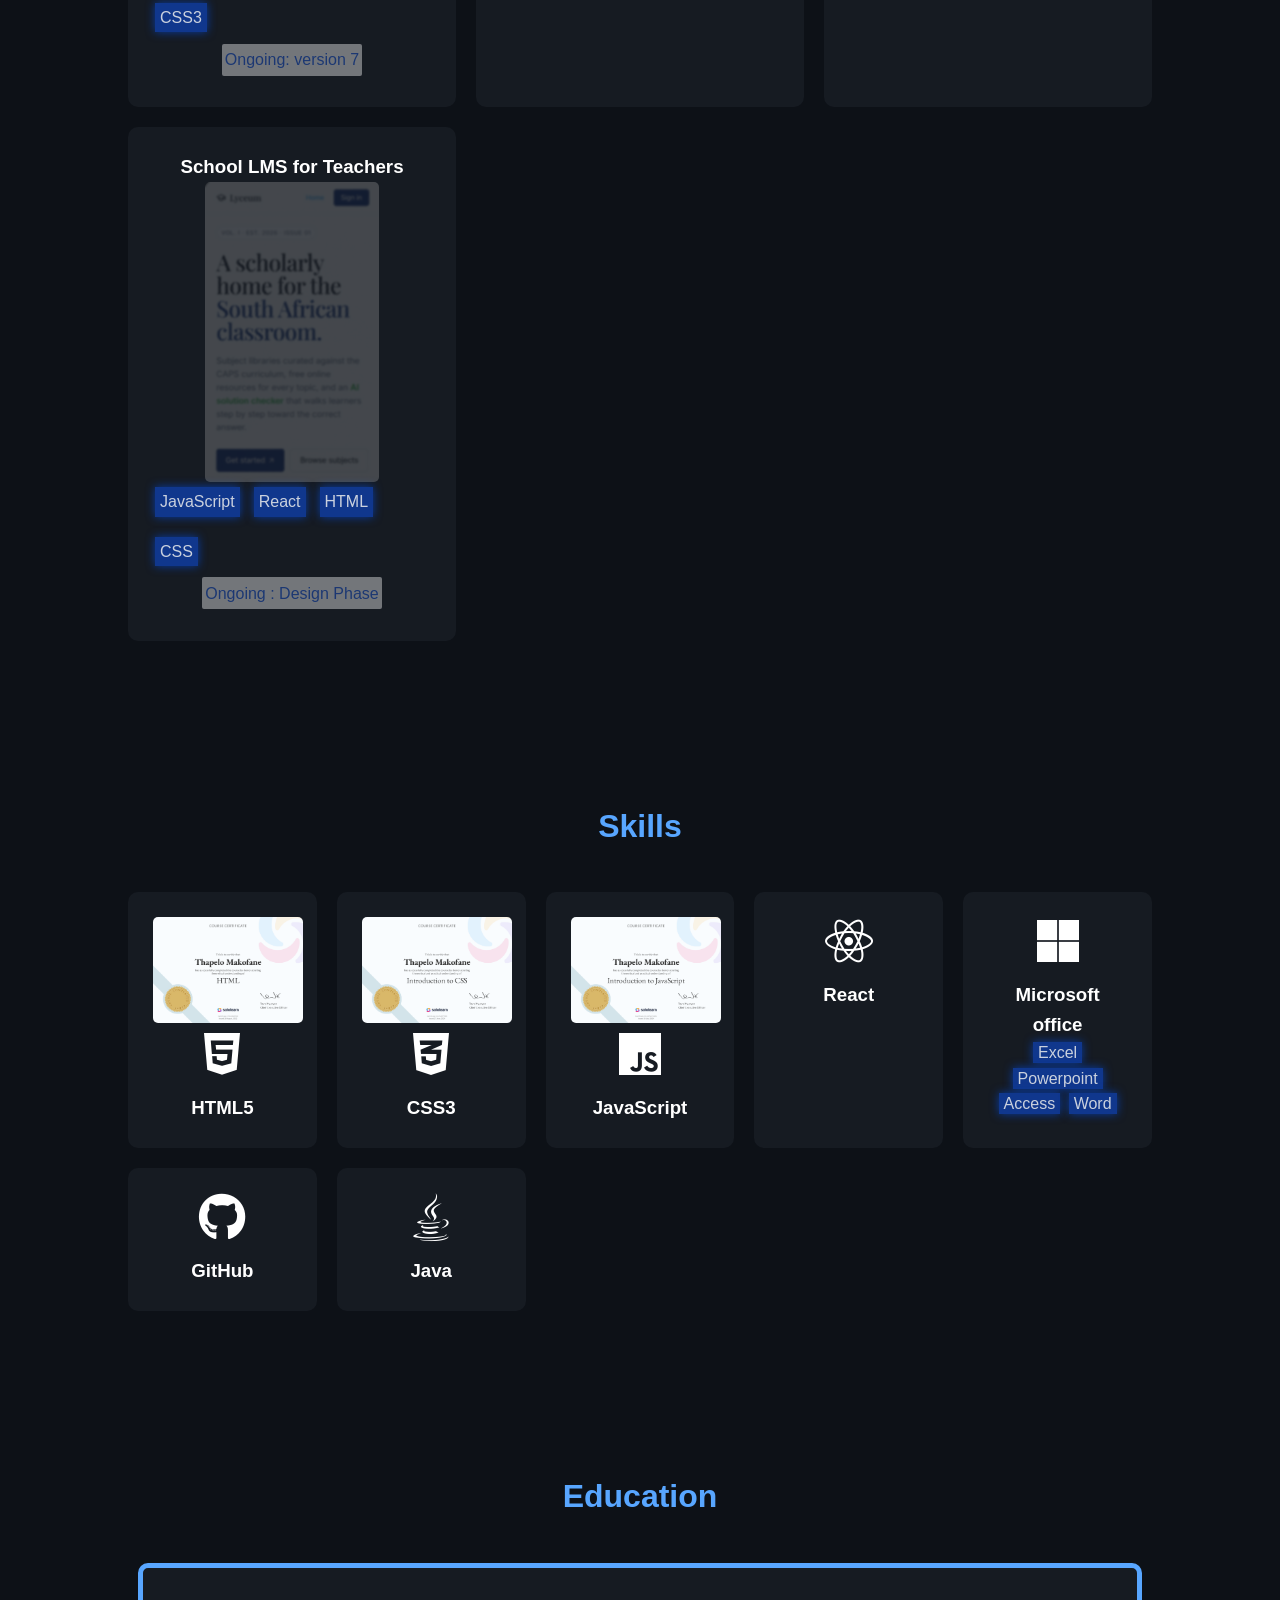
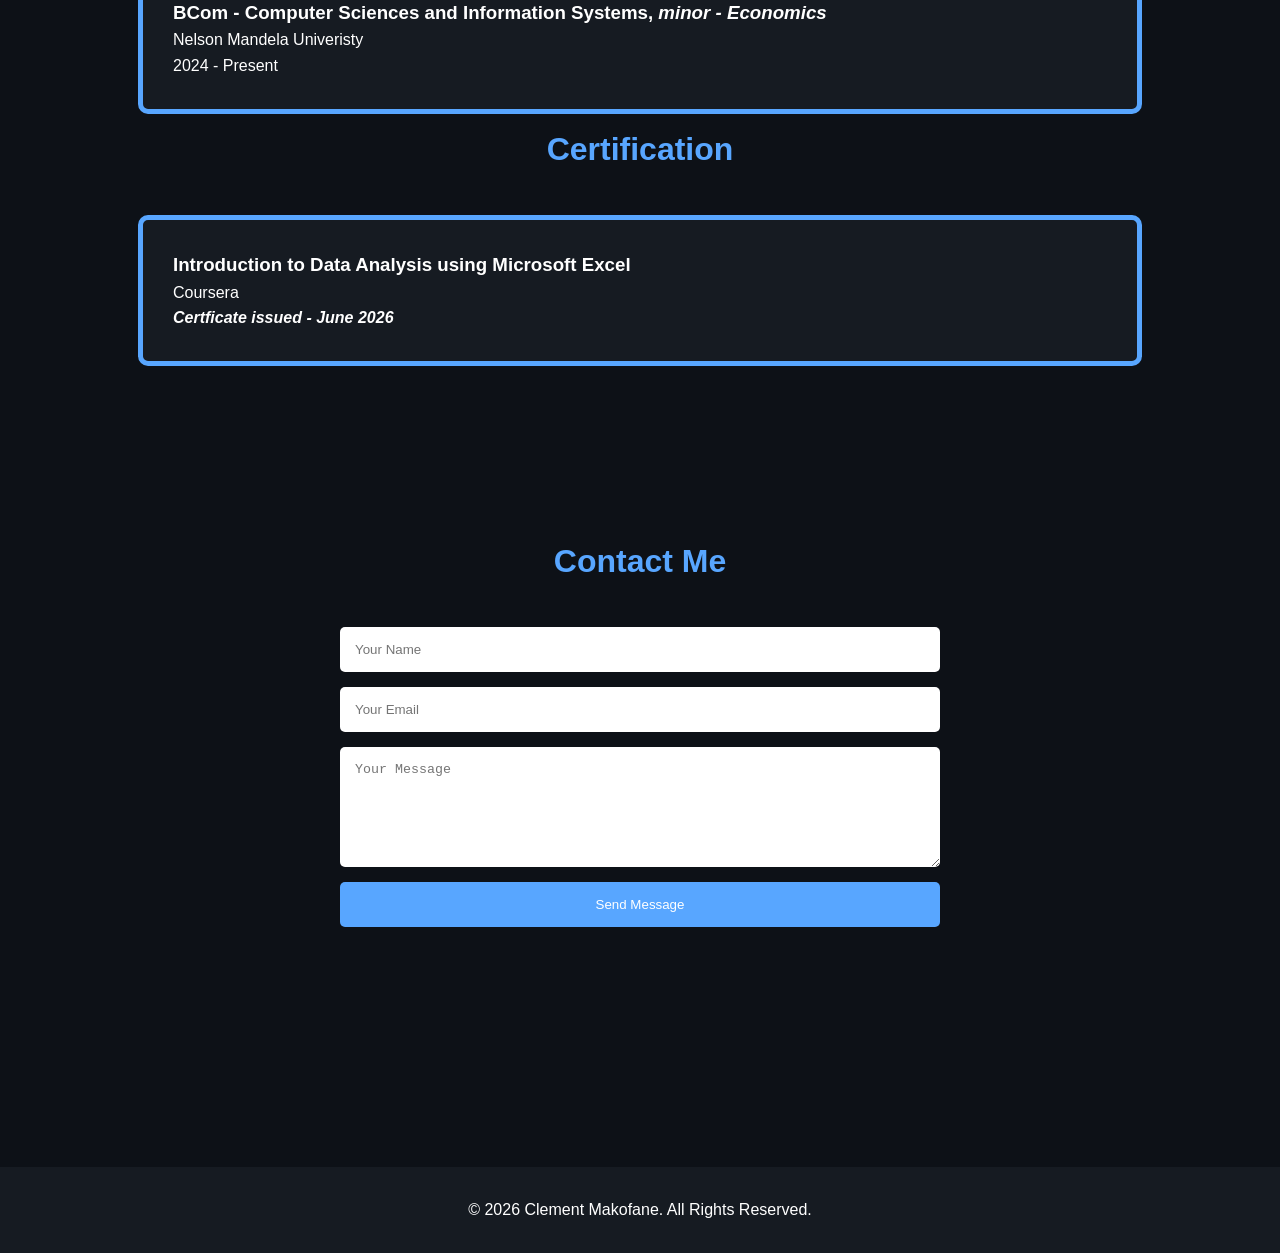
==== commit 4db0408b: "update2522" ====
--- a/index.html
+++ b/index.html
@@ -94,9 +94,8 @@
                     <a href="https://www.threads.com/@mc_teepee" target="_parent">
                         <i class="fa-brands fa-threads"></i>
                     </a>
-                    <a href="https://tryhackme.com/p/TeaPee" target="_parent">
-                        <i class="fa-solid fa-hat-cowboy"></i>
-                    
+                    <a href="mailto:makofane.t.clement@gmail.com" target="_parent">
+                        <i class="fa-regular fa-envelope"></i>
                     </a>
                 </div>
 
@@ -121,12 +120,12 @@
     <section id="projects"aria-lavel="Projects">
         <h2 class="section-title">Projects</h2>
 
-        <div class="project-filter"> 
+        <!-- <div class="project-filter"> 
             <button data-filter="all">All</button>
             <button data-filter="web">Web</button>
             <button data-filter="research, data, data analytics">Data Analysis</button>
             <button data-filter="fullstack">Full Stack</button> 
-        </div>
+        </div> -->
 
         <div class="projects-grid">
             <div class="project-card">
@@ -227,10 +226,21 @@
                 <i class="fa-brands fa-react"></i>
                 <h3>React</h3>
             </div>
-
-            <div class="skill-card" style="display: none;">
+            <div class="skill-card">
+                <i class="fa-brands fa-microsoft"></i>
+                <h3>Microsoft office</h3>
+                <span class="stack">Excel</span>
+                <span class="stack">Powerpoint</span>
+                <span class="stack">Access</span>
+                <span class="stack">Word</span>
+            </div>
+            <div class="skill-card">
                 <i class="fa-brands fa-github"></i>
                 <h3>GitHub</h3>
+            </div>
+            <div class="skill-card">
+                <i class="fa-brands fa-java"></i>
+                <h3>Java</h3>
             </div>
         </div>
 
@@ -275,7 +285,7 @@
 
         <h2 class="section-title">Contact Me</h2>
 
-        <form id="contactForm" action="f"  method="post" enctype="text/plain"  novalidate>
+        <form id="contactForm"  method="post" enctype="text/plain"  novalidate>
 
             <input
                 type="text"
@@ -297,7 +307,6 @@
                 </button>
 
         </form>
-
     </section>
     <section>
 
